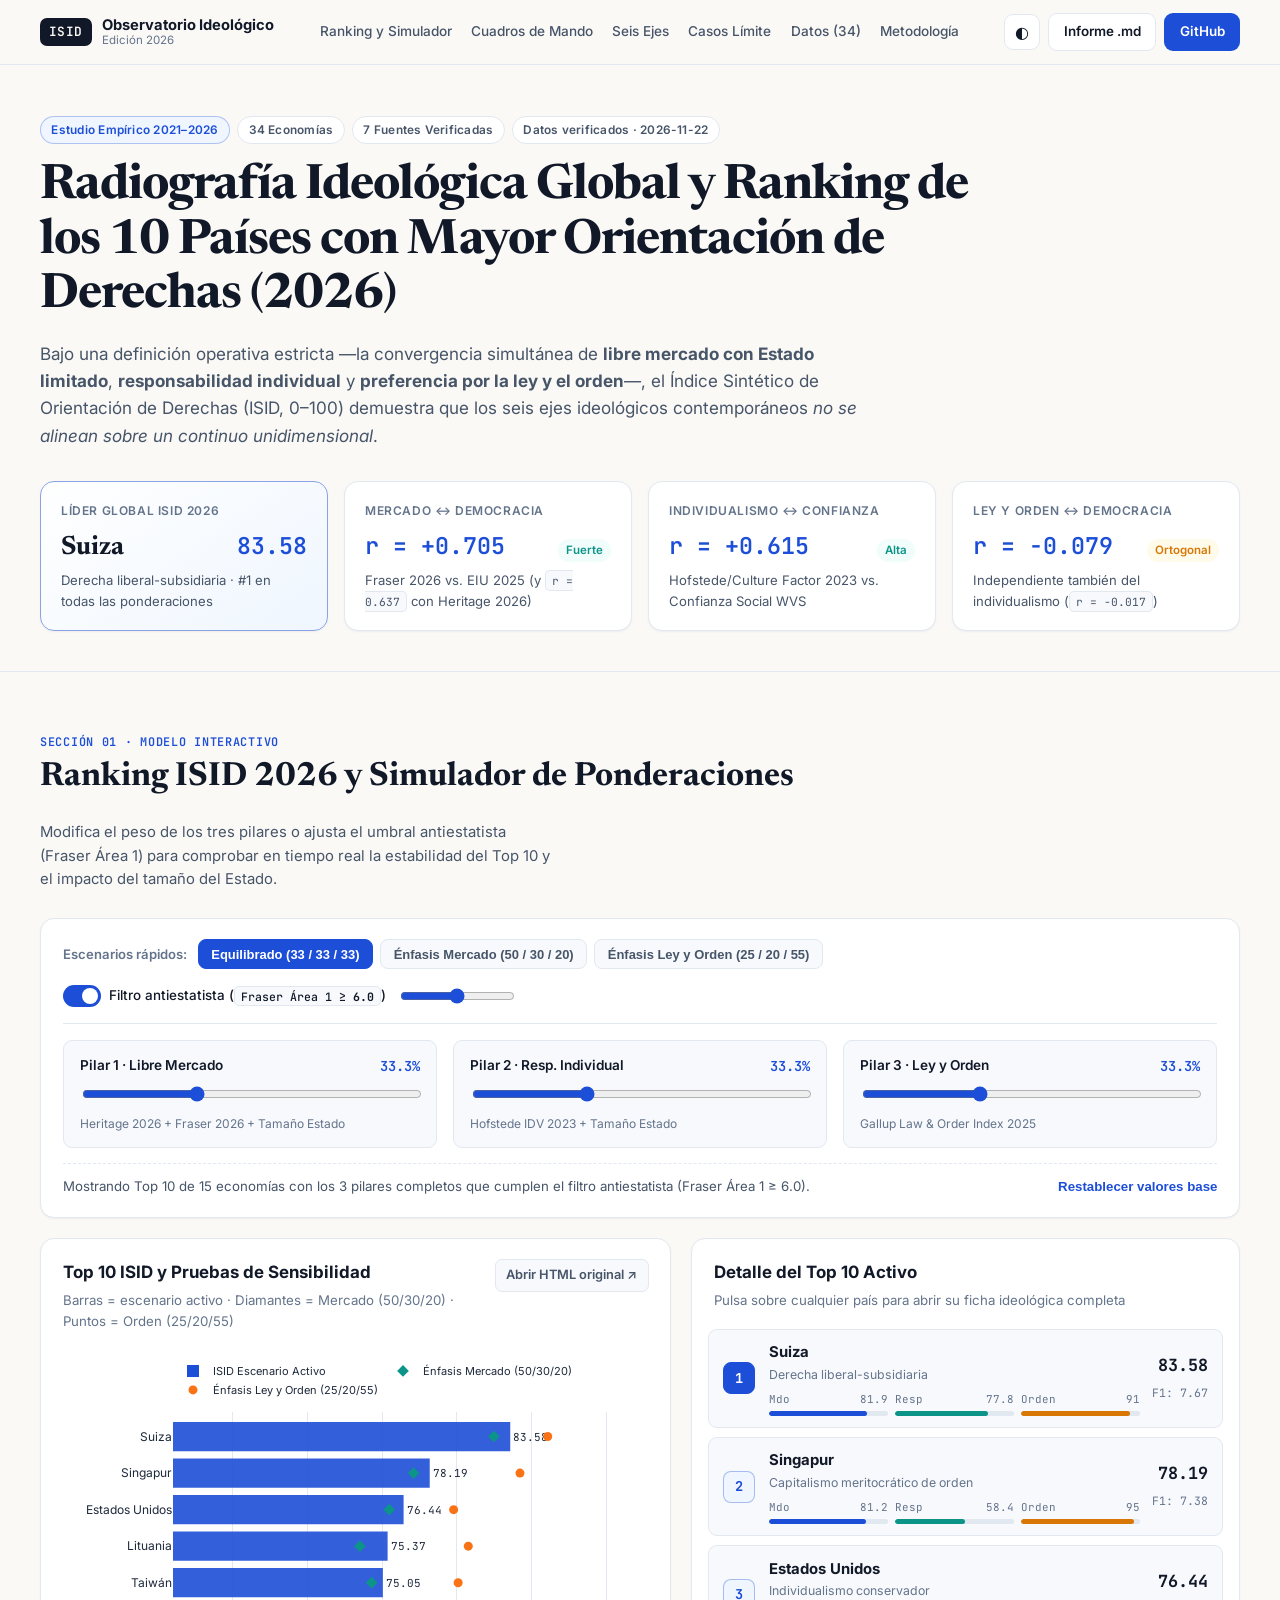
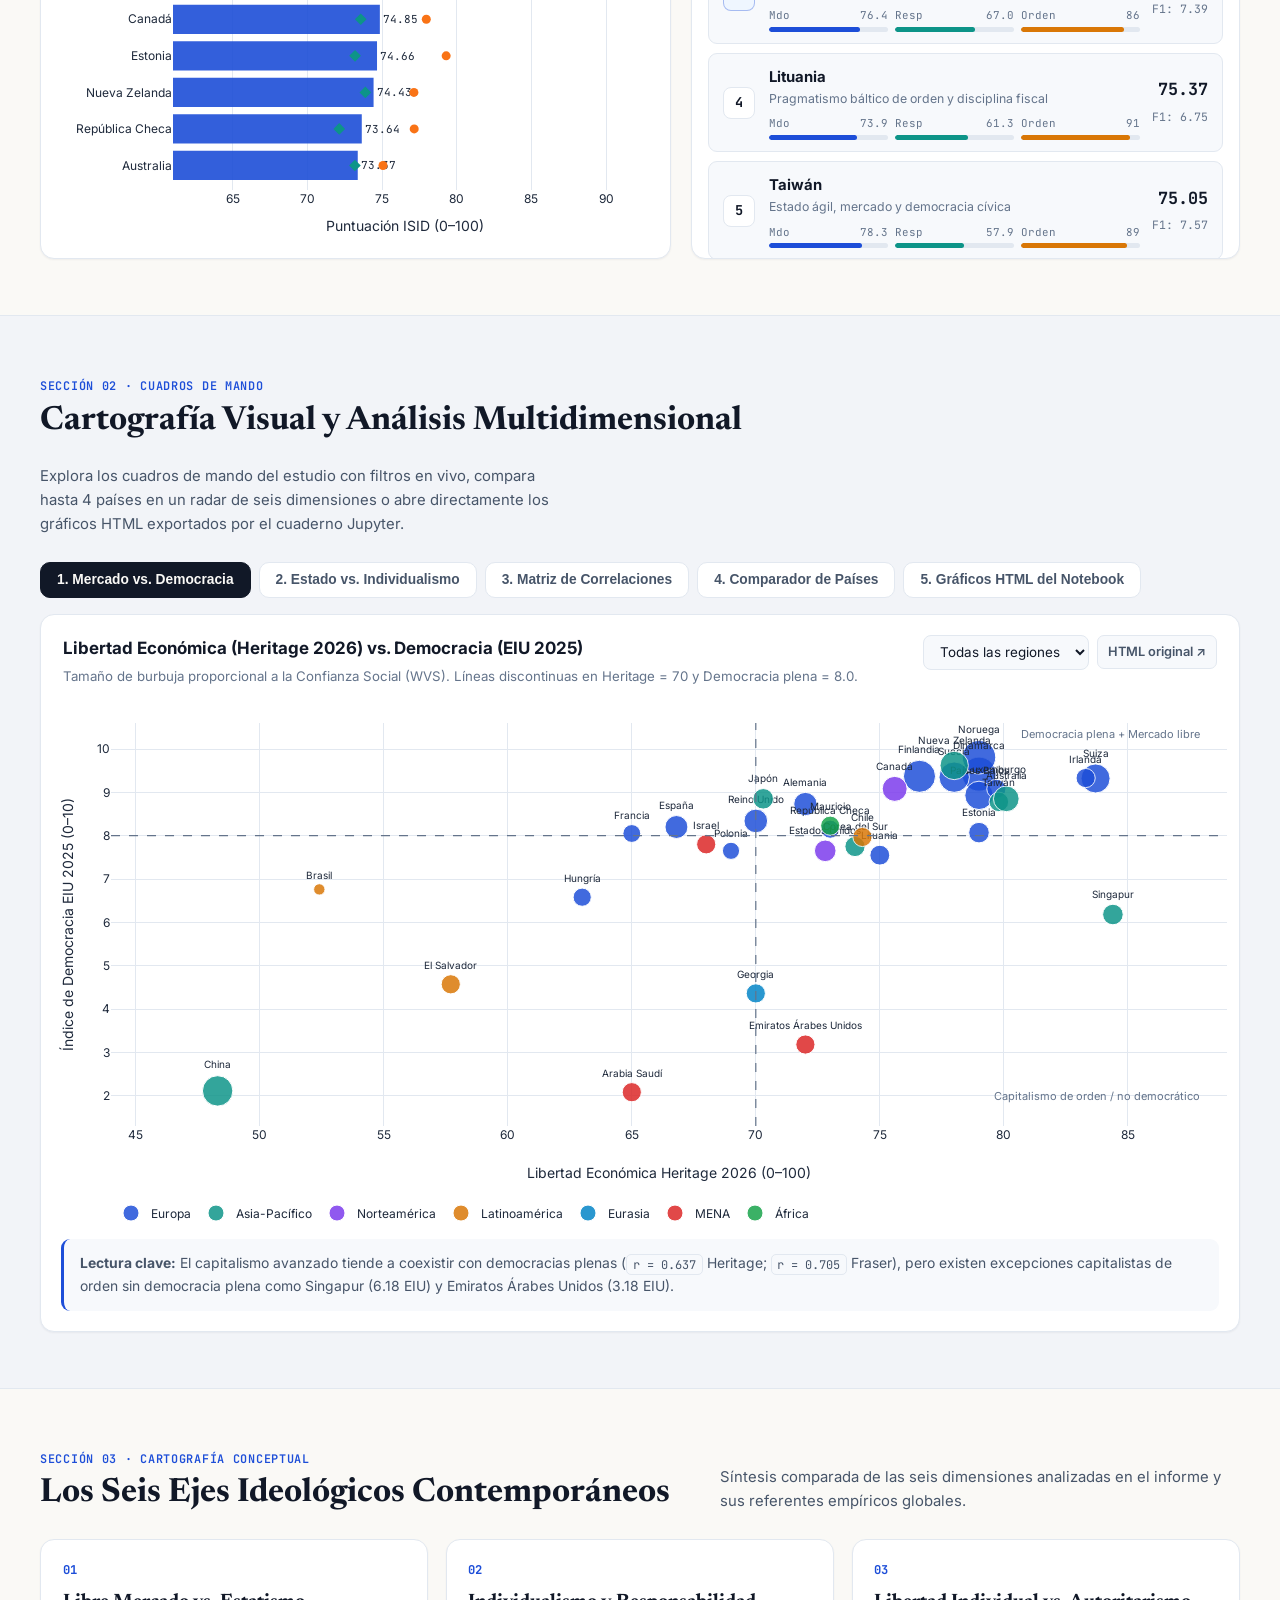
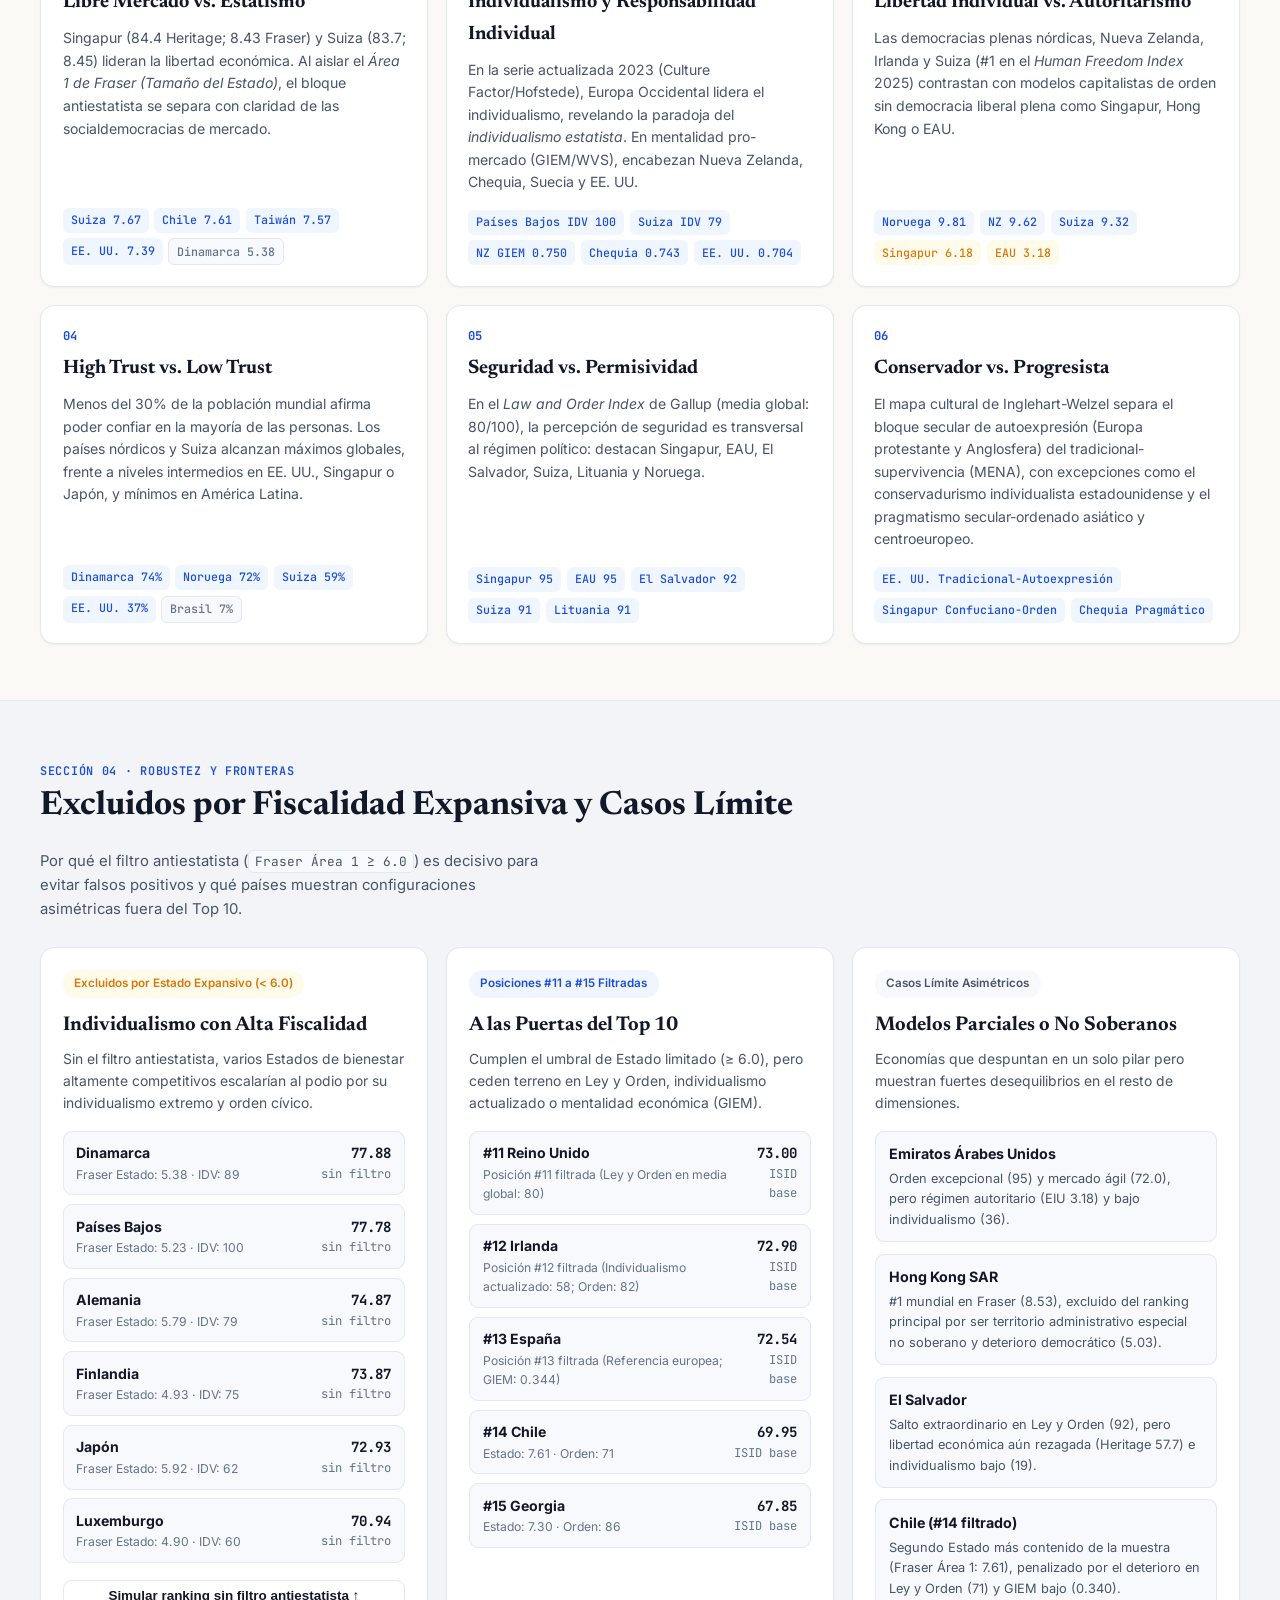
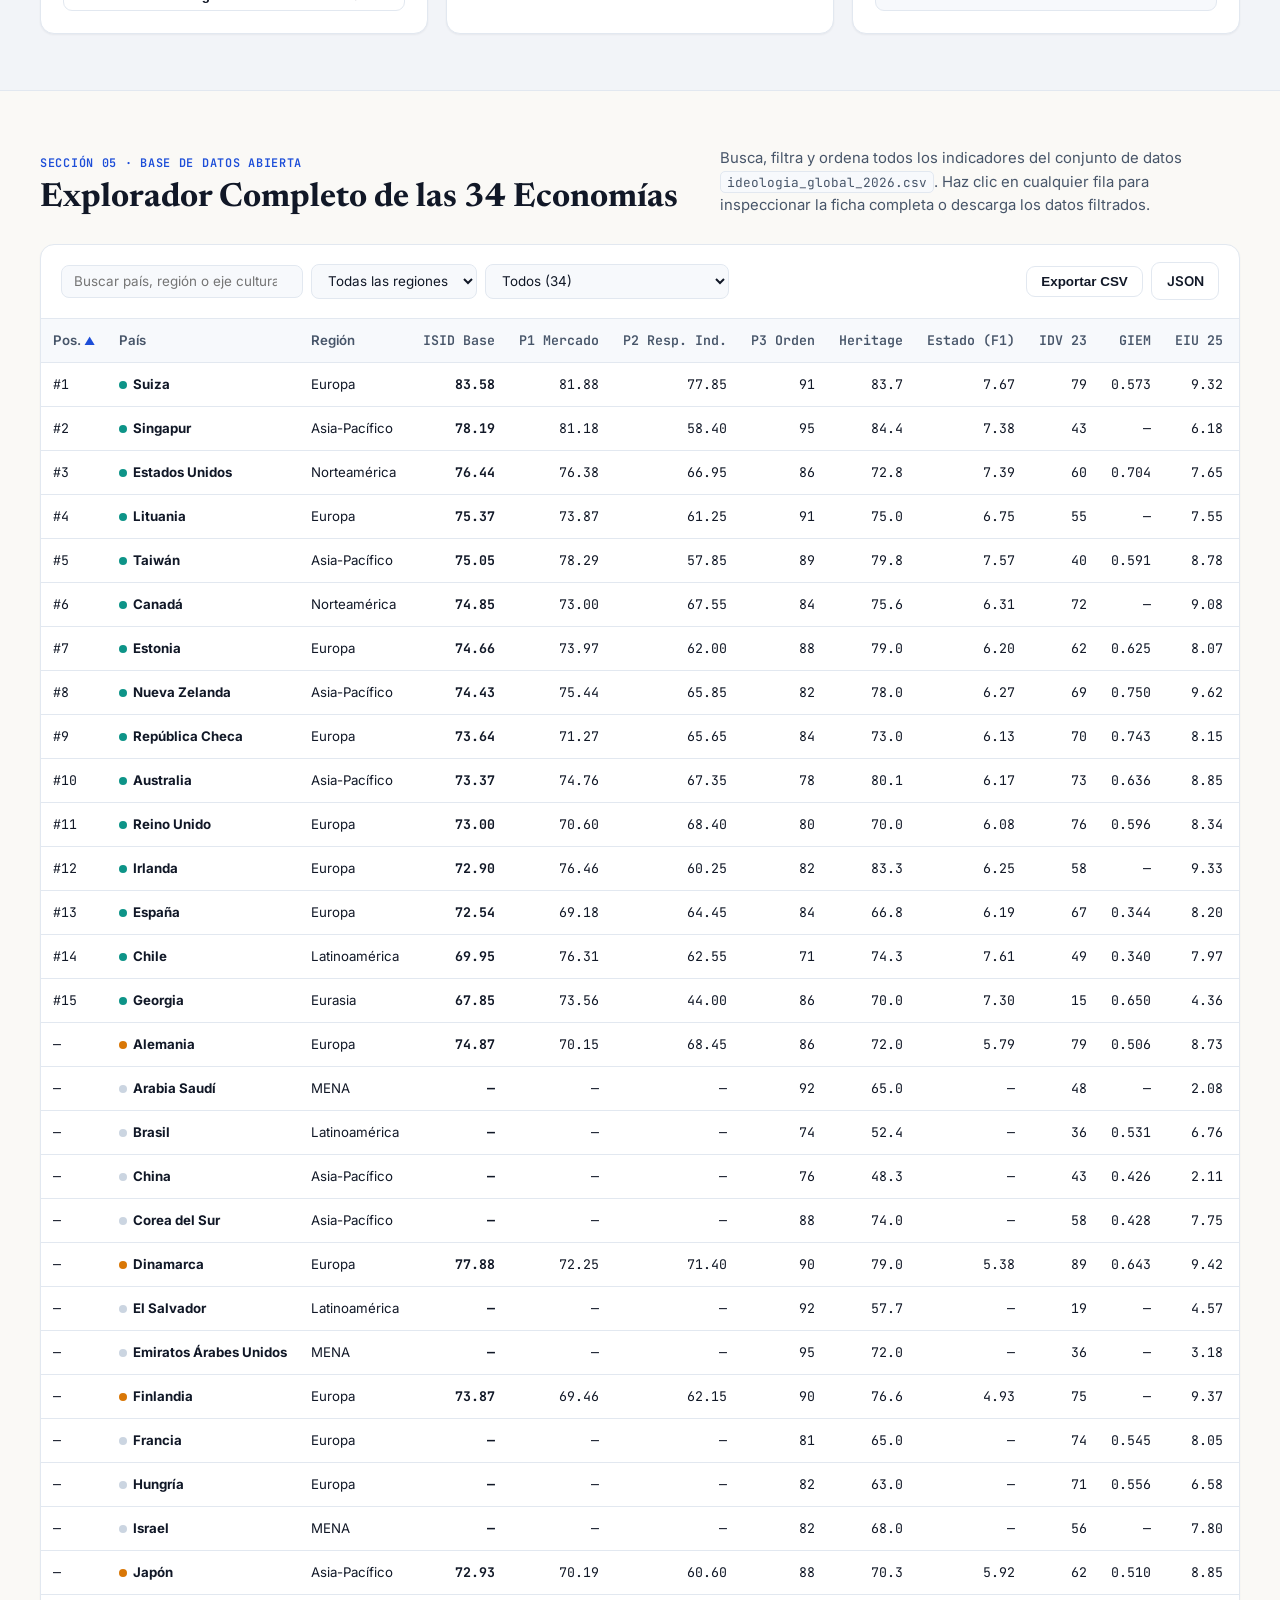
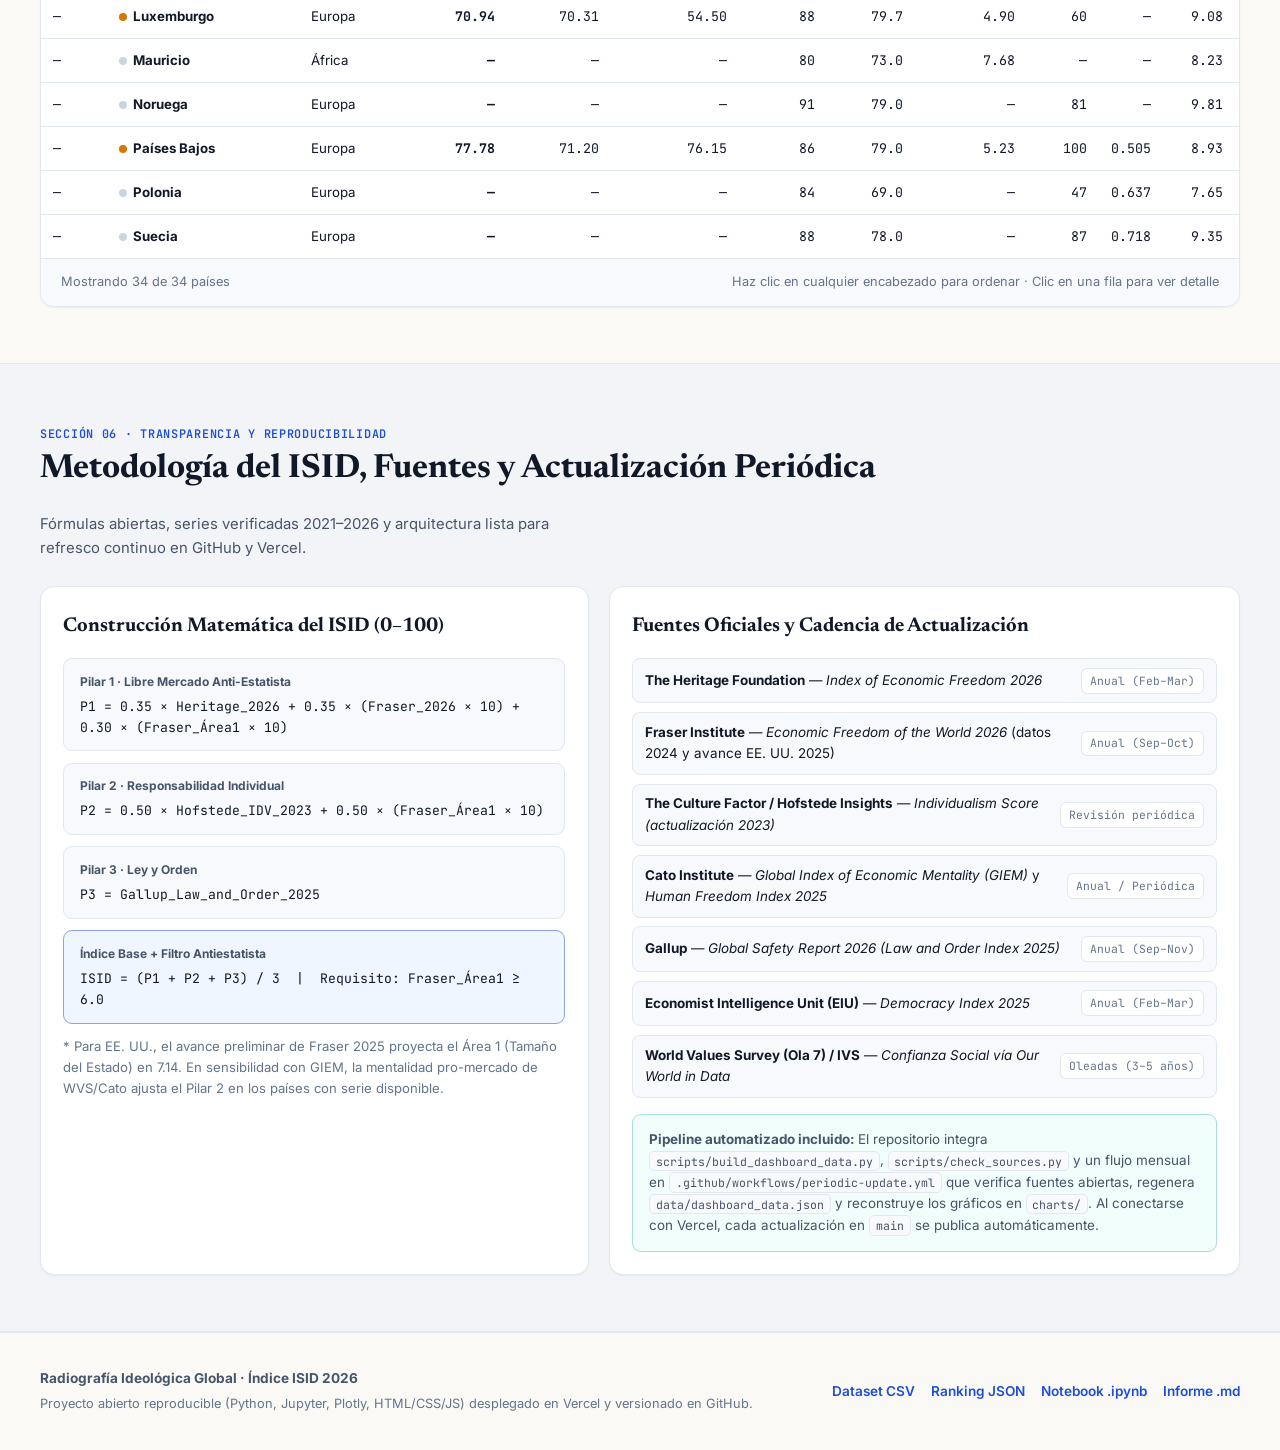
==== index.html @ 742fdbb3 "feat: panel web interactivo ISID 2026, datos verificados, cuaderno y pipeline de actualización" ====
<!DOCTYPE html>
<html lang="es">
<head>
  <meta charset="UTF-8" />
  <meta name="viewport" content="width=device-width, initial-scale=1.0" />
  <title>Radiografía Ideológica Global &amp; Índice ISID 2026</title>
  <meta
    name="description"
    content="Panel interactivo de la Radiografía Ideológica Global y Ranking de los 10 Países con Mayor Orientación de Derechas (ISID 2026). Datos verificados 2021–2026 de 34 economías."
  />
  <link rel="preconnect" href="https://fonts.googleapis.com" />
  <link rel="preconnect" href="https://fonts.gstatic.com" crossorigin />
  <link
    href="https://fonts.googleapis.com/css2?family=Inter:wght@400;500;600;700&family=JetBrains+Mono:wght@400;500;600&family=Newsreader:ital,opsz,wght@0,6..72,500;0,6..72,600;0,6..72,700;1,6..72,500&display=swap"
    rel="stylesheet"
  />
  <link rel="stylesheet" href="assets/styles.css" />
  <script src="https://cdn.plot.ly/plotly-2.35.2.min.js" defer></script>
  <script src="assets/app.js" defer></script>
</head>
<body>
  <header class="topbar">
    <div class="container topbar-inner">
      <a href="#inicio" class="brand">
        <span class="brand-mark" aria-hidden="true">ISID</span>
        <span class="brand-text">
          <strong>Observatorio Ideológico</strong>
          <small>Edición 2026</small>
        </span>
      </a>

      <nav class="nav-links" aria-label="Secciones principales">
        <a href="#simulador">Ranking y Simulador</a>
        <a href="#cuadros">Cuadros de Mando</a>
        <a href="#ejes">Seis Ejes</a>
        <a href="#sensibilidad">Casos Límite</a>
        <a href="#explorador">Datos (34)</a>
        <a href="#metodologia">Metodología</a>
      </nav>

      <div class="topbar-actions">
        <button id="themeToggle" class="icon-btn" type="button" title="Cambiar tema claro/oscuro" aria-label="Cambiar tema claro u oscuro">
          <span class="theme-icon" aria-hidden="true">◐</span>
        </button>
        <a class="pill-btn pill-btn-outline" href="informe_ideologia_global_2026.md" target="_blank" rel="noopener">
          Informe .md
        </a>
        <a class="pill-btn pill-btn-primary" href="https://github.com/MiguelDiazMDS/analisis-ideologico-2026" target="_blank" rel="noopener">
          GitHub
        </a>
      </div>
    </div>
  </header>

  <main id="inicio">
    <!-- HERO -->
    <section class="hero">
      <div class="container">
        <div class="hero-meta">
          <span class="badge badge-blue">Estudio Empírico 2021–2026</span>
          <span class="badge">34 Economías</span>
          <span class="badge">7 Fuentes Verificadas</span>
          <span class="badge" id="generatedAtBadge">Actualizado 2026</span>
        </div>

        <h1 class="hero-title">
          Radiografía Ideológica Global y Ranking de los 10 Países con Mayor Orientación de Derechas (2026)
        </h1>

        <p class="hero-lead">
          Bajo una definición operativa estricta —la convergencia simultánea de
          <strong>libre mercado con Estado limitado</strong>, <strong>responsabilidad individual</strong> y
          <strong>preferencia por la ley y el orden</strong>—, el Índice Sintético de Orientación de Derechas (ISID, 0–100)
          demuestra que los seis ejes ideológicos contemporáneos <em>no se alinean sobre un continuo unidimensional</em>.
        </p>

        <div class="kpi-grid">
          <article class="kpi-card kpi-accent">
            <span class="kpi-label">Líder Global ISID 2026</span>
            <div class="kpi-value-row">
              <strong class="kpi-value">Suiza</strong>
              <span class="kpi-num">83.58</span>
            </div>
            <p class="kpi-sub">Derecha liberal-subsidiaria · #1 en todas las ponderaciones</p>
          </article>

          <article class="kpi-card">
            <span class="kpi-label">Mercado ↔ Democracia</span>
            <div class="kpi-value-row">
              <strong class="kpi-num mono">r = +0.705</strong>
              <span class="kpi-tag tag-pos">Fuerte</span>
            </div>
            <p class="kpi-sub">Fraser 2026 vs. EIU 2025 (y <code>r = 0.637</code> con Heritage 2026)</p>
          </article>

          <article class="kpi-card">
            <span class="kpi-label">Individualismo ↔ Confianza</span>
            <div class="kpi-value-row">
              <strong class="kpi-num mono">r = +0.615</strong>
              <span class="kpi-tag tag-pos">Alta</span>
            </div>
            <p class="kpi-sub">Hofstede/Culture Factor 2023 vs. Confianza Social WVS</p>
          </article>

          <article class="kpi-card">
            <span class="kpi-label">Ley y Orden ↔ Democracia</span>
            <div class="kpi-value-row">
              <strong class="kpi-num mono">r = -0.079</strong>
              <span class="kpi-tag tag-neutral">Ortogonal</span>
            </div>
            <p class="kpi-sub">Independiente también del individualismo (<code>r = -0.017</code>)</p>
          </article>
        </div>
      </div>
    </section>

    <!-- SECCIÓN 1: SIMULADOR Y RANKING TOP 10 -->
    <section id="simulador" class="section">
      <div class="container">
        <div class="section-header">
          <div>
            <span class="eyebrow">Sección 01 · Modelo Interactivo</span>
            <h2>Ranking ISID 2026 y Simulador de Ponderaciones</h2>
          </div>
          <p class="section-desc">
            Modifica el peso de los tres pilares o ajusta el umbral antiestatista (Fraser Área 1) para
            comprobar en tiempo real la estabilidad del Top 10 y el impacto del tamaño del Estado.
          </p>
        </div>

        <div class="simulator-panel card">
          <div class="sim-top-row">
            <div class="preset-group" role="group" aria-label="Escenarios predefinidos">
              <span class="control-title">Escenarios rápidos:</span>
              <button type="button" class="preset-btn active" data-preset="base">Equilibrado (33 / 33 / 33)</button>
              <button type="button" class="preset-btn" data-preset="mercado">Énfasis Mercado (50 / 30 / 20)</button>
              <button type="button" class="preset-btn" data-preset="orden">Énfasis Ley y Orden (25 / 20 / 55)</button>
            </div>

            <div class="filter-controls">
              <label class="switch-label">
                <input type="checkbox" id="filterToggle" checked />
                <span class="switch-ui" aria-hidden="true"></span>
                <span>Filtro antiestatista (<code>Fraser Área 1 ≥ <strong id="thresholdVal">6.0</strong></code>)</span>
              </label>
              <input
                type="range"
                id="thresholdSlider"
                min="4.5"
                max="7.5"
                step="0.1"
                value="6.0"
                aria-label="Umbral mínimo Fraser Tamaño del Estado"
              />
            </div>
          </div>

          <div class="sliders-grid">
            <div class="slider-card">
              <div class="slider-header">
                <label for="wP1">Pilar 1 · Libre Mercado</label>
                <span class="mono slider-pct" id="wP1Pct">33.3%</span>
              </div>
              <input type="range" id="wP1" min="0" max="100" step="1" value="33" />
              <small>Heritage 2026 + Fraser 2026 + Tamaño Estado</small>
            </div>

            <div class="slider-card">
              <div class="slider-header">
                <label for="wP2">Pilar 2 · Resp. Individual</label>
                <span class="mono slider-pct" id="wP2Pct">33.3%</span>
              </div>
              <input type="range" id="wP2" min="0" max="100" step="1" value="33" />
              <small>Hofstede IDV 2023 + Tamaño Estado</small>
            </div>

            <div class="slider-card">
              <div class="slider-header">
                <label for="wP3">Pilar 3 · Ley y Orden</label>
                <span class="mono slider-pct" id="wP3Pct">33.3%</span>
              </div>
              <input type="range" id="wP3" min="0" max="100" step="1" value="34" />
              <small>Gallup Law &amp; Order Index 2025</small>
            </div>
          </div>

          <div class="sim-status-bar">
            <span id="simSummaryText">Mostrando Top 10 de 15 países que cumplen el filtro antiestatista (Fraser ≥ 6.0).</span>
            <button type="button" id="resetSimBtn" class="text-btn">Restablecer valores base</button>
          </div>
        </div>

        <div class="ranking-layout">
          <div class="card chart-card">
            <div class="card-head">
              <div>
                <h3>Top 10 ISID y Pruebas de Sensibilidad</h3>
                <p class="card-sub">Barras = escenario activo · Diamantes = Mercado (50/30/20) · Puntos = Orden (25/20/55)</p>
              </div>
              <a class="mini-link" href="charts/03_ranking_isid_sensibilidad.html" target="_blank" rel="noopener">
                Abrir HTML original ↗
              </a>
            </div>
            <div id="chartRanking" class="plotly-box plotly-tall"></div>
          </div>

          <div class="card ranking-list-card">
            <div class="card-head">
              <div>
                <h3>Detalle del Top 10 Activo</h3>
                <p class="card-sub">Pulsa sobre cualquier país para abrir su ficha ideológica completa</p>
              </div>
            </div>
            <div id="top10Cards" class="top10-list" aria-live="polite"></div>
          </div>
        </div>
      </div>
    </section>

    <!-- SECCIÓN 2: CUADROS DE MANDO INTERACTIVOS -->
    <section id="cuadros" class="section section-alt">
      <div class="container">
        <div class="section-header">
          <div>
            <span class="eyebrow">Sección 02 · Cuadros de Mando</span>
            <h2>Cartografía Visual y Análisis Multidimensional</h2>
          </div>
          <p class="section-desc">
            Explora los cuadros de mando del estudio con filtros en vivo, compara hasta 4 países en un radar
            de seis dimensiones o abre directamente los gráficos HTML exportados por el cuaderno Jupyter.
          </p>
        </div>

        <div class="tabs-bar" role="tablist" aria-label="Cuadros de mando disponibles">
          <button type="button" class="tab-btn active" role="tab" aria-selected="true" data-tab="mercado">
            1. Mercado vs. Democracia
          </button>
          <button type="button" class="tab-btn" role="tab" aria-selected="false" data-tab="estado">
            2. Estado vs. Individualismo
          </button>
          <button type="button" class="tab-btn" role="tab" aria-selected="false" data-tab="correlaciones">
            3. Matriz de Correlaciones
          </button>
          <button type="button" class="tab-btn" role="tab" aria-selected="false" data-tab="radar">
            4. Comparador de Países
          </button>
          <button type="button" class="tab-btn" role="tab" aria-selected="false" data-tab="notebook">
            5. Gráficos HTML del Notebook
          </button>
        </div>

        <!-- TAB 1 -->
        <div class="tab-panel active card" id="tab-mercado" role="tabpanel">
          <div class="card-head wrap-head">
            <div>
              <h3>Libertad Económica (Heritage 2026) vs. Democracia (EIU 2025)</h3>
              <p class="card-sub">Tamaño de burbuja proporcional a la Confianza Social (WVS). Líneas discontinuas en Heritage = 70 y Democracia plena = 8.0.</p>
            </div>
            <div class="head-controls">
              <select id="regionFilterChart1" class="select-input" aria-label="Filtrar por región">
                <option value="ALL">Todas las regiones</option>
              </select>
              <a class="mini-link" href="charts/01_mercado_democracia_confianza.html" target="_blank" rel="noopener">
                HTML original ↗
              </a>
            </div>
          </div>
          <div id="chartMercado" class="plotly-box plotly-xl"></div>
          <div class="insight-strip">
            <strong>Lectura clave:</strong> El capitalismo avanzado tiende a coexistir con democracias plenas (<code>r = 0.637</code> Heritage; <code>r = 0.705</code> Fraser), pero existen excepciones capitalistas de orden sin democracia plena como Singapur (6.18 EIU) y Emiratos Árabes Unidos (3.18 EIU).
          </div>
        </div>

        <!-- TAB 2 -->
        <div class="tab-panel card" id="tab-estado" role="tabpanel">
          <div class="card-head wrap-head">
            <div>
              <h3>Contención Fiscal (Fraser Área 1) vs. Individualismo Cultural (2023)</h3>
              <p class="card-sub">Separa el bloque de <em>Individualismo de Estado Limitado</em> de la paradoja nórdica/europea del <em>Individualismo Estatista</em> (&lt; 6.0) y del <em>Colectivismo Pro-Mercado</em> asiático.</p>
            </div>
            <a class="mini-link" href="charts/02_individualismo_estado_giem.html" target="_blank" rel="noopener">
              HTML original ↗
            </a>
          </div>
          <div id="chartEstado" class="plotly-box plotly-xl"></div>
          <div class="insight-strip">
            <strong>Lectura clave:</strong> Países Bajos (IDV 100) y Dinamarca (IDV 89) lideran el individualismo cultural pero caen bajo el umbral antiestatista (5.23 y 5.38). En el extremo opuesto, Singapur (43) y Taiwán (40) combinan Estado muy contenido (7.38 y 7.57) con culturas más orientadas al orden comunitario.
          </div>
        </div>

        <!-- TAB 3 -->
        <div class="tab-panel card" id="tab-correlaciones" role="tabpanel">
          <div class="card-head">
            <div>
              <h3>Matriz de Correlaciones Empíricas entre Ejes (n = 33 países)</h3>
              <p class="card-sub">Coeficiente de correlación de Pearson entre los indicadores principales del estudio (muestra con serie Hofstede 2023).</p>
            </div>
          </div>
          <div id="chartCorr" class="plotly-box plotly-xl"></div>
          <div class="insight-strip">
            <strong>Hallazgo estructural:</strong> La multidimensionalidad es inequívoca: la seguridad percibida (Gallup Ley y Orden) no predice ni democracia (<code>r = -0.079</code>) ni individualismo (<code>r = -0.017</code>), lo que explica la convergencia en orden de países tan distintos como Singapur, Suiza, Lituania, Noruega, EAU y El Salvador.
          </div>
        </div>

        <!-- TAB 4 -->
        <div class="tab-panel card" id="tab-radar" role="tabpanel">
          <div class="card-head wrap-head">
            <div>
              <h3>Comparador Multidimensional de Países (Escala 0–100)</h3>
              <p class="card-sub">Compara hasta 4 economías en los 6 indicadores clave normalizados a 100.</p>
            </div>
            <div class="radar-selectors">
              <select id="radarCountry1" class="select-input" aria-label="País 1"></select>
              <select id="radarCountry2" class="select-input" aria-label="País 2"></select>
              <select id="radarCountry3" class="select-input" aria-label="País 3"></select>
              <select id="radarCountry4" class="select-input" aria-label="País 4"></select>
            </div>
          </div>
          <div class="radar-grid">
            <div id="chartRadar" class="plotly-box plotly-tall"></div>
            <div id="radarComparisonTable" class="radar-table-wrap"></div>
          </div>
        </div>

        <!-- TAB 5 -->
        <div class="tab-panel card" id="tab-notebook" role="tabpanel">
          <div class="card-head wrap-head">
            <div>
              <h3>Visor Directo de los Cuadros de Mando Generados por Jupyter</h3>
              <p class="card-sub">Archivos HTML independientes exportados por <code>notebooks/analisis_isid_2026.ipynb</code> en la carpeta <code>charts/</code>.</p>
            </div>
            <div class="head-controls">
              <select id="notebookChartSelect" class="select-input" aria-label="Seleccionar gráfico HTML">
                <option value="charts/01_mercado_democracia_confianza.html">01 · Mercado vs. Democracia y Confianza</option>
                <option value="charts/02_individualismo_estado_giem.html">02 · Individualismo vs. Tamaño del Estado</option>
                <option value="charts/03_ranking_isid_sensibilidad.html">03 · Ranking ISID Top 10 y Sensibilidad</option>
              </select>
              <a id="notebookChartExternal" class="mini-link" href="charts/01_mercado_democracia_confianza.html" target="_blank" rel="noopener">
                Abrir en pestaña nueva ↗
              </a>
            </div>
          </div>
          <div class="iframe-shell">
            <iframe
              id="notebookIframe"
              title="Gráfico interactivo generado por Jupyter"
              src="charts/01_mercado_democracia_confianza.html"
              loading="lazy"
            ></iframe>
          </div>
        </div>
      </div>
    </section>

    <!-- SECCIÓN 3: LOS SEIS EJES IDEOLÓGICOS -->
    <section id="ejes" class="section">
      <div class="container">
        <div class="section-header">
          <div>
            <span class="eyebrow">Sección 03 · Cartografía Conceptual</span>
            <h2>Los Seis Ejes Ideológicos Contemporáneos</h2>
          </div>
          <p class="section-desc">
            Síntesis comparada de las seis dimensiones analizadas en el informe y sus referentes empíricos globales.
          </p>
        </div>

        <div class="axes-grid">
          <article class="axis-card card">
            <div class="axis-num">01</div>
            <h3>Libre Mercado vs. Estatismo</h3>
            <p>
              Singapur (84.4 Heritage; 8.43 Fraser) y Suiza (83.7; 8.45) lideran la libertad económica. Al aislar el
              <em>Área 1 de Fraser (Tamaño del Estado)</em>, el bloque antiestatista se separa con claridad de las
              socialdemocracias de mercado.
            </p>
            <div class="axis-chips">
              <span>Suiza 7.67</span>
              <span>Chile 7.61</span>
              <span>Taiwán 7.57</span>
              <span>EE. UU. 7.39</span>
              <span class="chip-muted">Dinamarca 5.38</span>
            </div>
          </article>

          <article class="axis-card card">
            <div class="axis-num">02</div>
            <h3>Individualismo y Responsabilidad Individual</h3>
            <p>
              En la serie actualizada 2023 (Culture Factor/Hofstede), Europa Occidental lidera el individualismo,
              revelando la paradoja del <em>individualismo estatista</em>. En mentalidad pro-mercado (GIEM/WVS),
              encabezan Nueva Zelanda, Chequia, Suecia y EE. UU.
            </p>
            <div class="axis-chips">
              <span>Países Bajos IDV 100</span>
              <span>Suiza IDV 79</span>
              <span>NZ GIEM 0.750</span>
              <span>Chequia 0.743</span>
              <span>EE. UU. 0.704</span>
            </div>
          </article>

          <article class="axis-card card">
            <div class="axis-num">03</div>
            <h3>Libertad Individual vs. Autoritarismo</h3>
            <p>
              Las democracias plenas nórdicas, Nueva Zelanda, Irlanda y Suiza (#1 en el <em>Human Freedom Index</em> 2025)
              contrastan con modelos capitalistas de orden sin democracia liberal plena como Singapur, Hong Kong o EAU.
            </p>
            <div class="axis-chips">
              <span>Noruega 9.81</span>
              <span>NZ 9.62</span>
              <span>Suiza 9.32</span>
              <span class="chip-warn">Singapur 6.18</span>
              <span class="chip-warn">EAU 3.18</span>
            </div>
          </article>

          <article class="axis-card card">
            <div class="axis-num">04</div>
            <h3>High Trust vs. Low Trust</h3>
            <p>
              Menos del 30% de la población mundial afirma poder confiar en la mayoría de las personas. Los países nórdicos
              y Suiza alcanzan máximos globales, frente a niveles intermedios en EE. UU., Singapur o Japón, y mínimos en
              América Latina.
            </p>
            <div class="axis-chips">
              <span>Dinamarca 74%</span>
              <span>Noruega 72%</span>
              <span>Suiza 59%</span>
              <span>EE. UU. 37%</span>
              <span class="chip-muted">Brasil 7%</span>
            </div>
          </article>

          <article class="axis-card card">
            <div class="axis-num">05</div>
            <h3>Seguridad vs. Permisividad</h3>
            <p>
              En el <em>Law and Order Index</em> de Gallup (media global: 80/100), la percepción de seguridad es transversal
              al régimen político: destacan Singapur, EAU, El Salvador, Suiza, Lituania y Noruega.
            </p>
            <div class="axis-chips">
              <span>Singapur 95</span>
              <span>EAU 95</span>
              <span>El Salvador 92</span>
              <span>Suiza 91</span>
              <span>Lituania 91</span>
            </div>
          </article>

          <article class="axis-card card">
            <div class="axis-num">06</div>
            <h3>Conservador vs. Progresista</h3>
            <p>
              El mapa cultural de Inglehart-Welzel separa el bloque secular de autoexpresión (Europa protestante y
              Anglosfera) del tradicional-supervivencia (MENA), con excepciones como el conservadurismo individualista
              estadounidense y el pragmatismo secular-ordenado asiático y centroeuropeo.
            </p>
            <div class="axis-chips">
              <span>EE. UU. Tradicional-Autoexpresión</span>
              <span>Singapur Confuciano-Orden</span>
              <span>Chequia Pragmático</span>
            </div>
          </article>
        </div>
      </div>
    </section>

    <!-- SECCIÓN 4: SENSIBILIDAD, EXCLUIDOS Y CASOS LÍMITE -->
    <section id="sensibilidad" class="section section-alt">
      <div class="container">
        <div class="section-header">
          <div>
            <span class="eyebrow">Sección 04 · Robustez y Fronteras</span>
            <h2>Excluidos por Fiscalidad Expansiva y Casos Límite</h2>
          </div>
          <p class="section-desc">
            Por qué el filtro antiestatista (<code>Fraser Área 1 ≥ 6.0</code>) es decisivo para evitar falsos positivos
            y qué países muestran configuraciones asimétricas fuera del Top 10.
          </p>
        </div>

        <div class="cases-grid">
          <article class="card case-column">
            <div class="case-badge badge-warn">Excluidos por Estado Expansivo (&lt; 6.0)</div>
            <h3>Individualismo con Alta Fiscalidad</h3>
            <p class="case-intro">
              Sin el filtro antiestatista, varios Estados de bienestar altamente competitivos escalarían al podio por su
              individualismo extremo y orden cívico.
            </p>
            <div id="excludedList" class="mini-country-list"></div>
            <button type="button" id="tryWithoutFilterBtn" class="pill-btn pill-btn-outline full-width">
              Simular ranking sin filtro antiestatista ↑
            </button>
          </article>

          <article class="card case-column">
            <div class="case-badge badge-blue">Posiciones #11 a #15 Filtradas</div>
            <h3>A las Puertas del Top 10</h3>
            <p class="case-intro">
              Cumplen el umbral de Estado limitado (≥ 6.0), pero ceden terreno en Ley y Orden, individualismo actualizado o
              mentalidad económica (GIEM).
            </p>
            <div id="contendersList" class="mini-country-list"></div>
          </article>

          <article class="card case-column">
            <div class="case-badge badge-neutral">Casos Límite Asimétricos</div>
            <h3>Modelos Parciales o No Soberanos</h3>
            <p class="case-intro">
              Economías que despuntan en un solo pilar pero muestran fuertes desequilibrios en el resto de dimensiones.
            </p>
            <ul class="asymmetric-list">
              <li>
                <strong>Emiratos Árabes Unidos</strong>
                <span>Orden excepcional (95) y mercado ágil (72.0), pero régimen autoritario (EIU 3.18) y bajo individualismo (36).</span>
              </li>
              <li>
                <strong>Hong Kong SAR</strong>
                <span>#1 mundial en Fraser (8.53), excluido del ranking principal por ser territorio administrativo especial no soberano y deterioro democrático (5.03).</span>
              </li>
              <li>
                <strong>El Salvador</strong>
                <span>Salto extraordinario en Ley y Orden (92), pero libertad económica aún rezagada (Heritage 57.7) e individualismo bajo (19).</span>
              </li>
              <li>
                <strong>Chile (#14 filtrado)</strong>
                <span>Segundo Estado más contenido de la muestra (Fraser Área 1: 7.61), penalizado por el deterioro en Ley y Orden (71) y GIEM bajo (0.340).</span>
              </li>
            </ul>
          </article>
        </div>
      </div>
    </section>

    <!-- SECCIÓN 5: EXPLORADOR COMPLETO DE 34 PAÍSES -->
    <section id="explorador" class="section">
      <div class="container">
        <div class="section-header">
          <div>
            <span class="eyebrow">Sección 05 · Base de Datos Abierta</span>
            <h2>Explorador Completo de las 34 Economías</h2>
          </div>
          <p class="section-desc">
            Busca, filtra y ordena todos los indicadores del conjunto de datos <code>ideologia_global_2026.csv</code>.
            Haz clic en cualquier fila para inspeccionar la ficha completa o descarga los datos filtrados.
          </p>
        </div>

        <div class="card explorer-card">
          <div class="explorer-toolbar">
            <div class="toolbar-left">
              <input
                type="search"
                id="tableSearch"
                class="text-input"
                placeholder="Buscar país, región o eje cultural..."
                aria-label="Buscar país"
              />
              <select id="tableRegionFilter" class="select-input" aria-label="Filtrar tabla por región">
                <option value="ALL">Todas las regiones</option>
              </select>
              <select id="tableStatusFilter" class="select-input" aria-label="Filtrar por estado de filtro antiestatista">
                <option value="ALL">Todos (34)</option>
                <option value="PASS">Cumplen filtro ≥ 6.0 (15)</option>
                <option value="EXCLUDED">Estado &lt; 6.0 con ISID (6)</option>
                <option value="PARTIAL">Referentes sin Área 1 / IDV (13)</option>
              </select>
            </div>
            <div class="toolbar-right">
              <button type="button" id="downloadCsvBtn" class="pill-btn pill-btn-outline">Exportar CSV</button>
              <a class="pill-btn pill-btn-outline" href="data/ranking_isid_2026.json" download>JSON</a>
            </div>
          </div>

          <div class="table-wrap">
            <table class="data-table" id="countriesTable">
              <thead>
                <tr>
                  <th data-sort="ranking_isid_filtrado" class="sortable">Pos.</th>
                  <th data-sort="pais" class="sortable">País</th>
                  <th data-sort="region" class="sortable">Región</th>
                  <th data-sort="isid_base" class="sortable num">ISID Base</th>
                  <th data-sort="pilar1_libre_mercado" class="sortable num">P1 Mercado</th>
                  <th data-sort="pilar2_resp_individual" class="sortable num">P2 Resp. Ind.</th>
                  <th data-sort="pilar3_ley_orden" class="sortable num">P3 Orden</th>
                  <th data-sort="heritage_2026" class="sortable num">Heritage</th>
                  <th data-sort="fraser_tamano_estado" class="sortable num">Estado (F1)</th>
                  <th data-sort="hofstede_idv_2023" class="sortable num">IDV 23</th>
                  <th data-sort="giem_wvs" class="sortable num">GIEM</th>
                  <th data-sort="eiu_democracia_2025" class="sortable num">EIU 25</th>
                  <th data-sort="confianza_social_wvs" class="sortable num">Conf. %</th>
                </tr>
              </thead>
              <tbody id="countriesTbody"></tbody>
            </table>
          </div>
          <div class="explorer-footer">
            <span id="tableCountText">Mostrando 34 de 34 países</span>
            <span>Haz clic en cualquier encabezado para ordenar · Clic en una fila para ver detalle</span>
          </div>
        </div>
      </div>
    </section>

    <!-- SECCIÓN 6: METODOLOGÍA, FUENTES Y ACTUALIZACIÓN -->
    <section id="metodologia" class="section section-alt">
      <div class="container">
        <div class="section-header">
          <div>
            <span class="eyebrow">Sección 06 · Transparencia y Reproducibilidad</span>
            <h2>Metodología del ISID, Fuentes y Actualización Periódica</h2>
          </div>
          <p class="section-desc">
            Fórmulas abiertas, series verificadas 2021–2026 y arquitectura lista para refresco continuo en GitHub y Vercel.
          </p>
        </div>

        <div class="methodology-grid">
          <div class="card formula-card">
            <h3>Construcción Matemática del ISID (0–100)</h3>
            <div class="formula-block">
              <span class="formula-tag">Pilar 1 · Libre Mercado Anti-Estatista</span>
              <code>P1 = 0.35 × Heritage_2026 + 0.35 × (Fraser_2026 × 10) + 0.30 × (Fraser_Área1 × 10)</code>
            </div>
            <div class="formula-block">
              <span class="formula-tag">Pilar 2 · Responsabilidad Individual</span>
              <code>P2 = 0.50 × Hofstede_IDV_2023 + 0.50 × (Fraser_Área1 × 10)</code>
            </div>
            <div class="formula-block">
              <span class="formula-tag">Pilar 3 · Ley y Orden</span>
              <code>P3 = Gallup_Law_and_Order_2025</code>
            </div>
            <div class="formula-block formula-highlight">
              <span class="formula-tag">Índice Base + Filtro Antiestatista</span>
              <code>ISID = (P1 + P2 + P3) / 3  &nbsp;|&nbsp;  Requisito: Fraser_Área1 ≥ 6.0</code>
            </div>
            <p class="formula-note">
              * Para EE. UU., el avance preliminar de Fraser 2025 proyecta el Área 1 (Tamaño del Estado) en 7.14.
              En sensibilidad con GIEM, la mentalidad pro-mercado de WVS/Cato ajusta el Pilar 2 en los países con serie disponible.
            </p>
          </div>

          <div class="card sources-card">
            <h3>Fuentes Oficiales y Cadencia de Actualización</h3>
            <ul class="sources-list">
              <li>
                <div>
                  <strong>The Heritage Foundation</strong> — <em>Index of Economic Freedom 2026</em>
                </div>
                <span class="cadence-tag">Anual (Feb–Mar)</span>
              </li>
              <li>
                <div>
                  <strong>Fraser Institute</strong> — <em>Economic Freedom of the World 2026</em> (datos 2024 y avance EE. UU. 2025)
                </div>
                <span class="cadence-tag">Anual (Sep–Oct)</span>
              </li>
              <li>
                <div>
                  <strong>The Culture Factor / Hofstede Insights</strong> — <em>Individualism Score (actualización 2023)</em>
                </div>
                <span class="cadence-tag">Revisión periódica</span>
              </li>
              <li>
                <div>
                  <strong>Cato Institute</strong> — <em>Global Index of Economic Mentality (GIEM)</em> y <em>Human Freedom Index 2025</em>
                </div>
                <span class="cadence-tag">Anual / Periódica</span>
              </li>
              <li>
                <div>
                  <strong>Gallup</strong> — <em>Global Safety Report 2026 (Law and Order Index 2025)</em>
                </div>
                <span class="cadence-tag">Anual (Sep–Nov)</span>
              </li>
              <li>
                <div>
                  <strong>Economist Intelligence Unit (EIU)</strong> — <em>Democracy Index 2025</em>
                </div>
                <span class="cadence-tag">Anual (Feb–Mar)</span>
              </li>
              <li>
                <div>
                  <strong>World Values Survey (Ola 7) / IVS</strong> — <em>Confianza Social vía Our World in Data</em>
                </div>
                <span class="cadence-tag">Oleadas (3–5 años)</span>
              </li>
            </ul>
            <div class="automation-note">
              <strong>Pipeline automatizado incluido:</strong> El repositorio integra <code>scripts/build_dashboard_data.py</code>,
              <code>scripts/check_sources.py</code> y un flujo mensual en <code>.github/workflows/periodic-update.yml</code> que
              verifica fuentes abiertas, regenera <code>data/dashboard_data.json</code> y reconstruye los gráficos en <code>charts/</code>.
              Al conectarse con Vercel, cada actualización en <code>main</code> se publica automáticamente.
            </div>
          </div>
        </div>
      </div>
    </section>
  </main>

  <footer class="footer">
    <div class="container footer-inner">
      <div>
        <strong>Radiografía Ideológica Global · Índice ISID 2026</strong>
        <p>Proyecto abierto reproducible (Python, Jupyter, Plotly, HTML/CSS/JS) desplegado en Vercel y versionado en GitHub.</p>
      </div>
      <div class="footer-links">
        <a href="data/ideologia_global_2026.csv" download>Dataset CSV</a>
        <a href="data/ranking_isid_2026.json" download>Ranking JSON</a>
        <a href="notebooks/analisis_isid_2026.ipynb" download>Notebook .ipynb</a>
        <a href="informe_ideologia_global_2026.md" target="_blank" rel="noopener">Informe .md</a>
      </div>
    </div>
  </footer>

  <!-- MODAL FICHA DE PAÍS -->
  <div id="countryModal" class="modal-backdrop" hidden role="dialog" aria-modal="true" aria-labelledby="modalCountryTitle">
    <div class="modal-card">
      <div class="modal-header">
        <div>
          <span class="eyebrow" id="modalCountryRegion">Región</span>
          <h3 id="modalCountryTitle">País</h3>
          <p id="modalCountrySubtitle" class="modal-subtitle"></p>
        </div>
        <button type="button" id="closeModalBtn" class="icon-btn" aria-label="Cerrar ficha">✕</button>
      </div>
      <div id="modalBody" class="modal-body"></div>
      <div class="modal-footer">
        <button type="button" id="compareCountryBtn" class="pill-btn pill-btn-primary">Comparar en el gráfico Radar</button>
        <button type="button" id="closeModalFooterBtn" class="pill-btn pill-btn-outline">Cerrar</button>
      </div>
    </div>
  </div>
</body>
</html>
---- assets/styles.css ----
:root {
  --bg: #faf9f6;
  --bg-alt: #f2f4f8;
  --surface: #ffffff;
  --surface-subtle: #f7f9fc;
  --ink: #111827;
  --ink-secondary: #475569;
  --ink-muted: #64748b;
  --border: #e2e8f0;
  --border-strong: #cbd5e1;
  --accent: #1d4ed8;
  --accent-soft: #eff6ff;
  --teal: #0d9488;
  --teal-soft: #f0fdfa;
  --amber: #d97706;
  --amber-soft: #fffbeb;
  --danger: #dc2626;
  --danger-soft: #fef2f2;
  --shadow-sm: 0 1px 2px rgba(15, 23, 42, 0.05);
  --shadow-md: 0 8px 24px rgba(15, 23, 42, 0.06);
  --radius: 14px;
  --radius-sm: 9px;
  --font-serif: "Newsreader", Georgia, serif;
  --font-sans: "Inter", system-ui, -apple-system, sans-serif;
  --font-mono: "JetBrains Mono", ui-monospace, monospace;
}

[data-theme="dark"] {
  --bg: #0b1120;
  --bg-alt: #0f172a;
  --surface: #131c31;
  --surface-subtle: #18233c;
  --ink: #f1f5f9;
  --ink-secondary: #cbd5e1;
  --ink-muted: #94a3b8;
  --border: #23304d;
  --border-strong: #334155;
  --accent: #60a5fa;
  --accent-soft: rgba(96, 165, 250, 0.14);
  --teal: #2dd4bf;
  --teal-soft: rgba(45, 212, 191, 0.13);
  --amber: #fbbf24;
  --amber-soft: rgba(251, 191, 36, 0.14);
  --danger: #f87171;
  --danger-soft: rgba(248, 113, 113, 0.14);
  --shadow-sm: 0 1px 2px rgba(0, 0, 0, 0.3);
  --shadow-md: 0 12px 30px rgba(0, 0, 0, 0.38);
}

*,
*::before,
*::after {
  box-sizing: border-box;
}

html {
  scroll-behavior: smooth;
}

body {
  margin: 0;
  font-family: var(--font-sans);
  background: var(--bg);
  color: var(--ink);
  line-height: 1.6;
  -webkit-font-smoothing: antialiased;
}

a {
  color: var(--accent);
  text-decoration: none;
}

a:hover {
  text-decoration: underline;
}

code {
  font-family: var(--font-mono);
  font-size: 0.86em;
  background: var(--surface-subtle);
  padding: 0.12rem 0.36rem;
  border-radius: 5px;
  border: 1px solid var(--border);
}

.mono {
  font-family: var(--font-mono);
  font-variant-numeric: tabular-nums;
}

.container {
  max-width: 1240px;
  margin: 0 auto;
  padding: 0 1.25rem;
}

/* TOPBAR */
.topbar {
  position: sticky;
  top: 0;
  z-index: 40;
  background: color-mix(in srgb, var(--bg) 88%, transparent);
  backdrop-filter: blur(12px);
  border-bottom: 1px solid var(--border);
}

.topbar-inner {
  display: flex;
  align-items: center;
  justify-content: space-between;
  gap: 1rem;
  min-height: 64px;
}

.brand {
  display: flex;
  align-items: center;
  gap: 0.65rem;
  color: var(--ink);
  text-decoration: none;
}

.brand:hover {
  text-decoration: none;
}

.brand-mark {
  display: inline-flex;
  align-items: center;
  justify-content: center;
  padding: 0.25rem 0.55rem;
  font-family: var(--font-mono);
  font-weight: 600;
  font-size: 0.8rem;
  letter-spacing: 0.04em;
  background: var(--ink);
  color: var(--bg);
  border-radius: 7px;
}

.brand-text {
  display: flex;
  flex-direction: column;
  line-height: 1.15;
}

.brand-text strong {
  font-size: 0.92rem;
  font-weight: 700;
}

.brand-text small {
  font-size: 0.72rem;
  color: var(--ink-muted);
}

.nav-links {
  display: flex;
  align-items: center;
  gap: 1.2rem;
}

.nav-links a {
  font-size: 0.85rem;
  font-weight: 500;
  color: var(--ink-secondary);
}

.nav-links a:hover {
  color: var(--ink);
  text-decoration: none;
}

.topbar-actions {
  display: flex;
  align-items: center;
  gap: 0.5rem;
}

.icon-btn {
  width: 36px;
  height: 36px;
  display: inline-flex;
  align-items: center;
  justify-content: center;
  border-radius: 9px;
  border: 1px solid var(--border);
  background: var(--surface);
  color: var(--ink);
  cursor: pointer;
  font-size: 1rem;
  transition: border-color 0.15s, background 0.15s;
}

.icon-btn:hover {
  border-color: var(--border-strong);
  background: var(--surface-subtle);
}

.pill-btn {
  display: inline-flex;
  align-items: center;
  justify-content: center;
  gap: 0.4rem;
  padding: 0.45rem 0.9rem;
  border-radius: 9px;
  font-size: 0.84rem;
  font-weight: 600;
  cursor: pointer;
  border: 1px solid transparent;
  transition: all 0.15s ease;
  text-decoration: none;
}

.pill-btn:hover {
  text-decoration: none;
}

.pill-btn-primary {
  background: var(--accent);
  color: #ffffff;
}

.pill-btn-primary:hover {
  filter: brightness(1.06);
}

.pill-btn-outline {
  background: var(--surface);
  color: var(--ink);
  border-color: var(--border);
}

.pill-btn-outline:hover {
  border-color: var(--accent);
  color: var(--accent);
}

.full-width {
  width: 100%;
  margin-top: 1rem;
}

/* HERO */
.hero {
  padding: 3.2rem 0 2.5rem;
  border-bottom: 1px solid var(--border);
}

.hero-meta {
  display: flex;
  flex-wrap: wrap;
  gap: 0.45rem;
  margin-bottom: 1rem;
}

.badge {
  display: inline-flex;
  align-items: center;
  padding: 0.22rem 0.65rem;
  border-radius: 999px;
  font-size: 0.74rem;
  font-weight: 600;
  letter-spacing: 0.02em;
  background: var(--surface);
  border: 1px solid var(--border);
  color: var(--ink-secondary);
}

.badge-blue {
  background: var(--accent-soft);
  border-color: color-mix(in srgb, var(--accent) 30%, transparent);
  color: var(--accent);
}

.badge-warn {
  background: var(--amber-soft);
  border-color: color-mix(in srgb, var(--amber) 35%, transparent);
  color: var(--amber);
}

.badge-neutral {
  background: var(--surface-subtle);
  border-color: var(--border);
  color: var(--ink-secondary);
}

.hero-title {
  font-family: var(--font-serif);
  font-size: clamp(2rem, 3.8vw, 3.1rem);
  line-height: 1.12;
  letter-spacing: -0.02em;
  margin: 0 0 1rem;
  max-width: 960px;
}

.hero-lead {
  font-size: 1.07rem;
  color: var(--ink-secondary);
  max-width: 850px;
  margin: 0 0 2rem;
}

.kpi-grid {
  display: grid;
  grid-template-columns: repeat(4, minmax(0, 1fr));
  gap: 1rem;
}

.kpi-card {
  background: var(--surface);
  border: 1px solid var(--border);
  border-radius: var(--radius);
  padding: 1.15rem 1.25rem;
  box-shadow: var(--shadow-sm);
}

.kpi-accent {
  border-color: color-mix(in srgb, var(--accent) 45%, var(--border));
  background: linear-gradient(145deg, var(--surface) 0%, var(--accent-soft) 100%);
}

.kpi-label {
  display: block;
  font-size: 0.75rem;
  font-weight: 600;
  text-transform: uppercase;
  letter-spacing: 0.05em;
  color: var(--ink-muted);
  margin-bottom: 0.45rem;
}

.kpi-value-row {
  display: flex;
  align-items: baseline;
  justify-content: space-between;
  gap: 0.5rem;
  margin-bottom: 0.35rem;
}

.kpi-value {
  font-family: var(--font-serif);
  font-size: 1.65rem;
  line-height: 1.1;
}

.kpi-num {
  font-family: var(--font-mono);
  font-size: 1.45rem;
  font-weight: 600;
  color: var(--accent);
}

.kpi-tag {
  font-size: 0.72rem;
  font-weight: 600;
  padding: 0.14rem 0.5rem;
  border-radius: 999px;
}

.tag-pos {
  background: var(--teal-soft);
  color: var(--teal);
}

.tag-neutral {
  background: var(--amber-soft);
  color: var(--amber);
}

.kpi-sub {
  margin: 0;
  font-size: 0.82rem;
  color: var(--ink-secondary);
}

/* SECTIONS */
.section {
  padding: 3.5rem 0;
}

.section-alt {
  background: var(--bg-alt);
  border-top: 1px solid var(--border);
  border-bottom: 1px solid var(--border);
}

.section-header {
  display: flex;
  align-items: flex-end;
  justify-content: space-between;
  gap: 1.5rem;
  margin-bottom: 1.6rem;
  flex-wrap: wrap;
}

.eyebrow {
  display: inline-block;
  font-family: var(--font-mono);
  font-size: 0.74rem;
  font-weight: 600;
  text-transform: uppercase;
  letter-spacing: 0.06em;
  color: var(--accent);
  margin-bottom: 0.35rem;
}

.section-header h2 {
  font-family: var(--font-serif);
  font-size: clamp(1.55rem, 2.6vw, 2.15rem);
  line-height: 1.18;
  margin: 0;
}

.section-desc {
  max-width: 520px;
  margin: 0;
  font-size: 0.93rem;
  color: var(--ink-secondary);
}

/* CARDS */
.card {
  background: var(--surface);
  border: 1px solid var(--border);
  border-radius: var(--radius);
  box-shadow: var(--shadow-sm);
}

.card-head {
  display: flex;
  align-items: flex-start;
  justify-content: space-between;
  gap: 1rem;
  padding: 1.25rem 1.35rem 0.75rem;
}

.wrap-head {
  flex-wrap: wrap;
}

.card-head h3 {
  margin: 0;
  font-size: 1.06rem;
  font-weight: 700;
}

.card-sub {
  margin: 0.25rem 0 0;
  font-size: 0.83rem;
  color: var(--ink-muted);
}

.mini-link {
  font-size: 0.8rem;
  font-weight: 600;
  white-space: nowrap;
  padding: 0.35rem 0.65rem;
  border-radius: 7px;
  border: 1px solid var(--border);
  background: var(--surface-subtle);
  color: var(--ink-secondary);
}

.mini-link:hover {
  border-color: var(--accent);
  color: var(--accent);
  text-decoration: none;
}

/* SIMULATOR */
.simulator-panel {
  padding: 1.25rem 1.35rem;
  margin-bottom: 1.25rem;
}

.sim-top-row {
  display: flex;
  align-items: center;
  justify-content: space-between;
  flex-wrap: wrap;
  gap: 1rem;
  padding-bottom: 1rem;
  border-bottom: 1px solid var(--border);
  margin-bottom: 1rem;
}

.preset-group {
  display: flex;
  align-items: center;
  flex-wrap: wrap;
  gap: 0.45rem;
}

.control-title {
  font-size: 0.82rem;
  font-weight: 600;
  color: var(--ink-muted);
  margin-right: 0.25rem;
}

.preset-btn {
  padding: 0.42rem 0.78rem;
  border-radius: 8px;
  border: 1px solid var(--border);
  background: var(--surface-subtle);
  color: var(--ink-secondary);
  font-size: 0.81rem;
  font-weight: 600;
  cursor: pointer;
  transition: all 0.15s;
}

.preset-btn:hover {
  border-color: var(--accent);
  color: var(--accent);
}

.preset-btn.active {
  background: var(--accent);
  border-color: var(--accent);
  color: #ffffff;
}

.filter-controls {
  display: flex;
  align-items: center;
  flex-wrap: wrap;
  gap: 0.75rem;
}

.switch-label {
  display: inline-flex;
  align-items: center;
  gap: 0.55rem;
  font-size: 0.84rem;
  font-weight: 500;
  cursor: pointer;
}

.switch-label input {
  position: absolute;
  opacity: 0;
  pointer-events: none;
}

.switch-ui {
  width: 38px;
  height: 22px;
  border-radius: 999px;
  background: var(--border-strong);
  position: relative;
  transition: background 0.18s;
  flex-shrink: 0;
}

.switch-ui::after {
  content: "";
  position: absolute;
  top: 3px;
  left: 3px;
  width: 16px;
  height: 16px;
  border-radius: 50%;
  background: #ffffff;
  transition: transform 0.18s;
}

.switch-label input:checked + .switch-ui {
  background: var(--accent);
}

.switch-label input:checked + .switch-ui::after {
  transform: translateX(16px);
}

.sliders-grid {
  display: grid;
  grid-template-columns: repeat(3, minmax(0, 1fr));
  gap: 1rem;
}

.slider-card {
  background: var(--surface-subtle);
  border: 1px solid var(--border);
  border-radius: var(--radius-sm);
  padding: 0.85rem 1rem;
}

.slider-header {
  display: flex;
  justify-content: space-between;
  align-items: center;
  margin-bottom: 0.45rem;
}

.slider-header label {
  font-size: 0.85rem;
  font-weight: 600;
}

.slider-pct {
  font-size: 0.86rem;
  font-weight: 600;
  color: var(--accent);
}

.slider-card input[type="range"],
.filter-controls input[type="range"] {
  width: 100%;
  accent-color: var(--accent);
  cursor: pointer;
}

.filter-controls input[type="range"] {
  width: 115px;
}

.slider-card small {
  display: block;
  margin-top: 0.3rem;
  font-size: 0.75rem;
  color: var(--ink-muted);
}

.sim-status-bar {
  margin-top: 0.9rem;
  padding-top: 0.75rem;
  border-top: 1px dashed var(--border);
  display: flex;
  justify-content: space-between;
  align-items: center;
  flex-wrap: wrap;
  gap: 0.5rem;
  font-size: 0.83rem;
  color: var(--ink-secondary);
}

.text-btn {
  background: none;
  border: none;
  color: var(--accent);
  font-weight: 600;
  font-size: 0.83rem;
  cursor: pointer;
  padding: 0;
}

.text-btn:hover {
  text-decoration: underline;
}

/* RANKING LAYOUT */
.ranking-layout {
  display: grid;
  grid-template-columns: minmax(0, 1.15fr) minmax(0, 1fr);
  gap: 1.25rem;
  align-items: stretch;
}

.plotly-box {
  width: 100%;
  padding: 0 0.75rem 0.75rem;
}

.plotly-tall {
  min-height: 490px;
}

.plotly-xl {
  min-height: 540px;
}

.top10-list {
  padding: 0.35rem 1rem 1rem;
  display: flex;
  flex-direction: column;
  gap: 0.55rem;
  max-height: 535px;
  overflow-y: auto;
}

.rank-item {
  display: grid;
  grid-template-columns: 34px minmax(0, 1fr) auto;
  gap: 0.75rem;
  align-items: center;
  padding: 0.72rem 0.85rem;
  border-radius: var(--radius-sm);
  border: 1px solid var(--border);
  background: var(--surface-subtle);
  cursor: pointer;
  transition: border-color 0.15s, transform 0.12s, background 0.15s;
}

.rank-item:hover {
  border-color: var(--accent);
  background: var(--surface);
  transform: translateY(-1px);
}

.rank-pos {
  width: 32px;
  height: 32px;
  border-radius: 8px;
  display: inline-flex;
  align-items: center;
  justify-content: center;
  font-family: var(--font-mono);
  font-weight: 700;
  font-size: 0.85rem;
  background: var(--surface);
  border: 1px solid var(--border);
  color: var(--ink);
}

.rank-item[data-rank="1"] .rank-pos {
  background: var(--accent);
  border-color: var(--accent);
  color: #ffffff;
}

.rank-item[data-rank="2"] .rank-pos,
.rank-item[data-rank="3"] .rank-pos {
  background: var(--accent-soft);
  border-color: color-mix(in srgb, var(--accent) 35%, transparent);
  color: var(--accent);
}

.rank-main {
  min-width: 0;
}

.rank-name-row {
  display: flex;
  align-items: center;
  gap: 0.45rem;
  flex-wrap: wrap;
}

.rank-name {
  font-weight: 700;
  font-size: 0.93rem;
}

.rank-delta {
  font-family: var(--font-mono);
  font-size: 0.72rem;
  font-weight: 600;
  padding: 0.08rem 0.35rem;
  border-radius: 5px;
}

.delta-up {
  background: var(--teal-soft);
  color: var(--teal);
}

.delta-down {
  background: var(--danger-soft);
  color: var(--danger);
}

.delta-new {
  background: var(--amber-soft);
  color: var(--amber);
}

.rank-archetype {
  font-size: 0.77rem;
  color: var(--ink-muted);
  white-space: nowrap;
  overflow: hidden;
  text-overflow: ellipsis;
}

.pillar-mini-bars {
  display: grid;
  grid-template-columns: repeat(3, 1fr);
  gap: 0.4rem;
  margin-top: 0.4rem;
}

.mini-bar-col {
  display: flex;
  flex-direction: column;
  gap: 2px;
}

.mini-bar-label {
  display: flex;
  justify-content: space-between;
  font-size: 0.68rem;
  color: var(--ink-muted);
  font-family: var(--font-mono);
}

.mini-bar-track {
  height: 5px;
  border-radius: 999px;
  background: var(--border);
  overflow: hidden;
}

.mini-bar-fill {
  height: 100%;
  border-radius: 999px;
}

.fill-p1 { background: #1d4ed8; }
.fill-p2 { background: #0d9488; }
.fill-p3 { background: #d97706; }

.rank-score-col {
  text-align: right;
}

.rank-score {
  display: block;
  font-family: var(--font-mono);
  font-weight: 700;
  font-size: 1.05rem;
  color: var(--ink);
}

.rank-meta-tiny {
  font-size: 0.72rem;
  color: var(--ink-muted);
  font-family: var(--font-mono);
}

/* TABS */
.tabs-bar {
  display: flex;
  flex-wrap: wrap;
  gap: 0.5rem;
  margin-bottom: 1rem;
}

.tab-btn {
  padding: 0.58rem 1rem;
  border-radius: 10px;
  border: 1px solid var(--border);
  background: var(--surface);
  color: var(--ink-secondary);
  font-size: 0.86rem;
  font-weight: 600;
  cursor: pointer;
  transition: all 0.15s;
}

.tab-btn:hover {
  border-color: var(--accent);
  color: var(--accent);
}

.tab-btn.active {
  background: var(--ink);
  border-color: var(--ink);
  color: var(--bg);
}

.tab-panel {
  display: none;
}

.tab-panel.active {
  display: block;
}

.head-controls,
.radar-selectors {
  display: flex;
  align-items: center;
  flex-wrap: wrap;
  gap: 0.5rem;
}

.select-input,
.text-input {
  padding: 0.48rem 0.75rem;
  border-radius: 8px;
  border: 1px solid var(--border);
  background: var(--surface-subtle);
  color: var(--ink);
  font-family: var(--font-sans);
  font-size: 0.84rem;
}

.text-input {
  min-width: 240px;
}

.insight-strip {
  margin: 0 1.25rem 1.25rem;
  padding: 0.85rem 1rem;
  border-radius: var(--radius-sm);
  background: var(--surface-subtle);
  border-left: 3px solid var(--accent);
  font-size: 0.87rem;
  color: var(--ink-secondary);
}

.radar-grid {
  display: grid;
  grid-template-columns: minmax(0, 1.15fr) minmax(0, 0.85fr);
  gap: 1rem;
  padding: 0.5rem 1.25rem 1.25rem;
  align-items: center;
}

.radar-table-wrap {
  overflow-x: auto;
}

.iframe-shell {
  padding: 0.75rem 1.25rem 1.25rem;
}

.iframe-shell iframe {
  width: 100%;
  height: 600px;
  border: 1px solid var(--border);
  border-radius: var(--radius-sm);
  background: #ffffff;
}

/* SIX AXES */
.axes-grid {
  display: grid;
  grid-template-columns: repeat(3, minmax(0, 1fr));
  gap: 1.1rem;
}

.axis-card {
  padding: 1.3rem 1.35rem;
  display: flex;
  flex-direction: column;
}

.axis-num {
  font-family: var(--font-mono);
  font-size: 0.76rem;
  font-weight: 700;
  color: var(--accent);
  margin-bottom: 0.45rem;
}

.axis-card h3 {
  font-family: var(--font-serif);
  font-size: 1.22rem;
  margin: 0 0 0.55rem;
}

.axis-card p {
  margin: 0 0 1rem;
  font-size: 0.88rem;
  color: var(--ink-secondary);
  flex: 1;
}

.axis-chips {
  display: flex;
  flex-wrap: wrap;
  gap: 0.35rem;
}

.axis-chips span {
  font-family: var(--font-mono);
  font-size: 0.73rem;
  padding: 0.2rem 0.5rem;
  border-radius: 6px;
  background: var(--accent-soft);
  color: var(--accent);
  font-weight: 500;
}

.axis-chips span.chip-muted {
  background: var(--surface-subtle);
  color: var(--ink-muted);
  border: 1px solid var(--border);
}

.axis-chips span.chip-warn {
  background: var(--amber-soft);
  color: var(--amber);
}

/* CASES */
.cases-grid {
  display: grid;
  grid-template-columns: repeat(3, minmax(0, 1fr));
  gap: 1.15rem;
}

.case-column {
  padding: 1.35rem;
  display: flex;
  flex-direction: column;
}

.case-badge {
  align-self: flex-start;
  padding: 0.22rem 0.65rem;
  border-radius: 999px;
  font-size: 0.73rem;
  font-weight: 600;
  margin-bottom: 0.7rem;
  border: 1px solid transparent;
}

.case-column h3 {
  font-family: var(--font-serif);
  font-size: 1.25rem;
  margin: 0 0 0.45rem;
}

.case-intro {
  margin: 0 0 1rem;
  font-size: 0.87rem;
  color: var(--ink-secondary);
}

.mini-country-list {
  display: flex;
  flex-direction: column;
  gap: 0.55rem;
  flex: 1;
}

.mini-country-row {
  display: flex;
  justify-content: space-between;
  align-items: center;
  gap: 0.75rem;
  padding: 0.65rem 0.8rem;
  border-radius: var(--radius-sm);
  background: var(--surface-subtle);
  border: 1px solid var(--border);
  cursor: pointer;
}

.mini-country-row:hover {
  border-color: var(--accent);
}

.mini-country-row strong {
  display: block;
  font-size: 0.88rem;
}

.mini-country-row small {
  display: block;
  font-size: 0.76rem;
  color: var(--ink-muted);
}

.asymmetric-list {
  list-style: none;
  padding: 0;
  margin: 0;
  display: flex;
  flex-direction: column;
  gap: 0.7rem;
}

.asymmetric-list li {
  padding: 0.7rem 0.85rem;
  border-radius: var(--radius-sm);
  background: var(--surface-subtle);
  border: 1px solid var(--border);
}

.asymmetric-list strong {
  display: block;
  font-size: 0.89rem;
  margin-bottom: 0.2rem;
}

.asymmetric-list span {
  display: block;
  font-size: 0.8rem;
  color: var(--ink-secondary);
}

/* DATA EXPLORER */
.explorer-card {
  overflow: hidden;
}

.explorer-toolbar {
  padding: 1.1rem 1.25rem;
  border-bottom: 1px solid var(--border);
  display: flex;
  justify-content: space-between;
  align-items: center;
  flex-wrap: wrap;
  gap: 0.75rem;
}

.toolbar-left,
.toolbar-right {
  display: flex;
  align-items: center;
  flex-wrap: wrap;
  gap: 0.5rem;
}

.table-wrap {
  overflow-x: auto;
}

.data-table {
  width: 100%;
  border-collapse: collapse;
  font-size: 0.83rem;
}

.data-table th,
.data-table td {
  padding: 0.68rem 0.75rem;
  border-bottom: 1px solid var(--border);
  text-align: left;
  white-space: nowrap;
}

.data-table th {
  background: var(--surface-subtle);
  font-weight: 600;
  color: var(--ink-secondary);
  position: sticky;
  top: 0;
  user-select: none;
}

.data-table th.sortable {
  cursor: pointer;
}

.data-table th.sortable:hover {
  color: var(--accent);
}

.data-table th.sorted-asc::after {
  content: " ▲";
  font-size: 0.68rem;
  color: var(--accent);
}

.data-table th.sorted-desc::after {
  content: " ▼";
  font-size: 0.68rem;
  color: var(--accent);
}

.data-table td.num,
.data-table th.num {
  text-align: right;
  font-family: var(--font-mono);
  font-variant-numeric: tabular-nums;
}

.data-table tbody tr {
  cursor: pointer;
  transition: background 0.12s;
}

.data-table tbody tr:hover {
  background: var(--accent-soft);
}

.status-dot {
  display: inline-block;
  width: 8px;
  height: 8px;
  border-radius: 50%;
  margin-right: 0.4rem;
}

.dot-pass { background: var(--teal); }
.dot-fail { background: var(--amber); }
.dot-na { background: var(--border-strong); }

.explorer-footer {
  padding: 0.85rem 1.25rem;
  display: flex;
  justify-content: space-between;
  flex-wrap: wrap;
  gap: 0.5rem;
  font-size: 0.8rem;
  color: var(--ink-muted);
  background: var(--surface-subtle);
}

/* METHODOLOGY */
.methodology-grid {
  display: grid;
  grid-template-columns: minmax(0, 1fr) minmax(0, 1.15fr);
  gap: 1.25rem;
}

.formula-card,
.sources-card {
  padding: 1.4rem;
}

.formula-card h3,
.sources-card h3 {
  font-family: var(--font-serif);
  font-size: 1.25rem;
  margin: 0 0 1rem;
}

.formula-block {
  padding: 0.8rem 0.95rem;
  border-radius: var(--radius-sm);
  border: 1px solid var(--border);
  background: var(--surface-subtle);
  margin-bottom: 0.7rem;
}

.formula-highlight {
  border-color: color-mix(in srgb, var(--accent) 45%, var(--border));
  background: var(--accent-soft);
}

.formula-tag {
  display: block;
  font-size: 0.75rem;
  font-weight: 700;
  color: var(--ink-secondary);
  margin-bottom: 0.3rem;
}

.formula-block code {
  display: block;
  background: transparent;
  border: none;
  padding: 0;
  font-size: 0.82rem;
  color: var(--ink);
  overflow-x: auto;
}

.formula-note {
  margin: 0.75rem 0 0;
  font-size: 0.82rem;
  color: var(--ink-muted);
}

.sources-list {
  list-style: none;
  padding: 0;
  margin: 0 0 1rem;
  display: flex;
  flex-direction: column;
  gap: 0.55rem;
}

.sources-list li {
  display: flex;
  justify-content: space-between;
  align-items: center;
  gap: 0.75rem;
  padding: 0.55rem 0.75rem;
  border-radius: 8px;
  background: var(--surface-subtle);
  border: 1px solid var(--border);
  font-size: 0.84rem;
}

.cadence-tag {
  font-family: var(--font-mono);
  font-size: 0.71rem;
  white-space: nowrap;
  padding: 0.18rem 0.5rem;
  border-radius: 6px;
  background: var(--surface);
  border: 1px solid var(--border);
  color: var(--ink-muted);
}

.automation-note {
  padding: 0.9rem 1rem;
  border-radius: var(--radius-sm);
  background: var(--teal-soft);
  border: 1px solid color-mix(in srgb, var(--teal) 30%, transparent);
  font-size: 0.84rem;
  color: var(--ink-secondary);
}

/* FOOTER */
.footer {
  padding: 2.2rem 0;
  border-top: 1px solid var(--border);
  font-size: 0.85rem;
  color: var(--ink-secondary);
}

.footer-inner {
  display: flex;
  justify-content: space-between;
  align-items: center;
  flex-wrap: wrap;
  gap: 1rem;
}

.footer p {
  margin: 0.25rem 0 0;
  font-size: 0.8rem;
  color: var(--ink-muted);
}

.footer-links {
  display: flex;
  flex-wrap: wrap;
  gap: 1rem;
  font-weight: 600;
}

/* MODAL */
.modal-backdrop {
  position: fixed;
  inset: 0;
  z-index: 80;
  background: rgba(15, 23, 42, 0.62);
  backdrop-filter: blur(4px);
  display: flex;
  align-items: center;
  justify-content: center;
  padding: 1rem;
}

.modal-backdrop[hidden] {
  display: none;
}

.modal-card {
  width: 100%;
  max-width: 680px;
  max-height: 90vh;
  overflow-y: auto;
  background: var(--surface);
  border: 1px solid var(--border);
  border-radius: var(--radius);
  box-shadow: var(--shadow-md);
}

.modal-header {
  display: flex;
  justify-content: space-between;
  align-items: flex-start;
  gap: 1rem;
  padding: 1.25rem 1.4rem;
  border-bottom: 1px solid var(--border);
}

.modal-header h3 {
  font-family: var(--font-serif);
  font-size: 1.65rem;
  margin: 0.1rem 0 0.2rem;
}

.modal-subtitle {
  margin: 0;
  font-size: 0.88rem;
  color: var(--ink-secondary);
}

.modal-body {
  padding: 1.25rem 1.4rem;
}

.modal-metrics-grid {
  display: grid;
  grid-template-columns: repeat(3, minmax(0, 1fr));
  gap: 0.7rem;
  margin-bottom: 1rem;
}

.modal-metric {
  padding: 0.75rem 0.85rem;
  border-radius: 9px;
  background: var(--surface-subtle);
  border: 1px solid var(--border);
}

.modal-metric span {
  display: block;
  font-size: 0.73rem;
  color: var(--ink-muted);
}

.modal-metric strong {
  display: block;
  font-family: var(--font-mono);
  font-size: 1.08rem;
  margin-top: 0.15rem;
}

.modal-note {
  padding: 0.75rem 0.9rem;
  border-radius: 9px;
  background: var(--accent-soft);
  font-size: 0.84rem;
  color: var(--ink-secondary);
  margin-top: 0.75rem;
}

.modal-footer {
  padding: 1rem 1.4rem;
  border-top: 1px solid var(--border);
  display: flex;
  justify-content: flex-end;
  gap: 0.6rem;
}

/* RESPONSIVE */
@media (max-width: 1024px) {
  .kpi-grid {
    grid-template-columns: repeat(2, minmax(0, 1fr));
  }
  .ranking-layout,
  .radar-grid,
  .methodology-grid {
    grid-template-columns: 1fr;
  }
  .axes-grid,
  .cases-grid {
    grid-template-columns: repeat(2, minmax(0, 1fr));
  }
  .nav-links {
    display: none;
  }
}

@media (max-width: 680px) {
  .kpi-grid,
  .sliders-grid,
  .axes-grid,
  .cases-grid,
  .modal-metrics-grid {
    grid-template-columns: 1fr;
  }
  .text-input {
    min-width: 100%;
  }
  .iframe-shell iframe {
    height: 460px;
  }
}
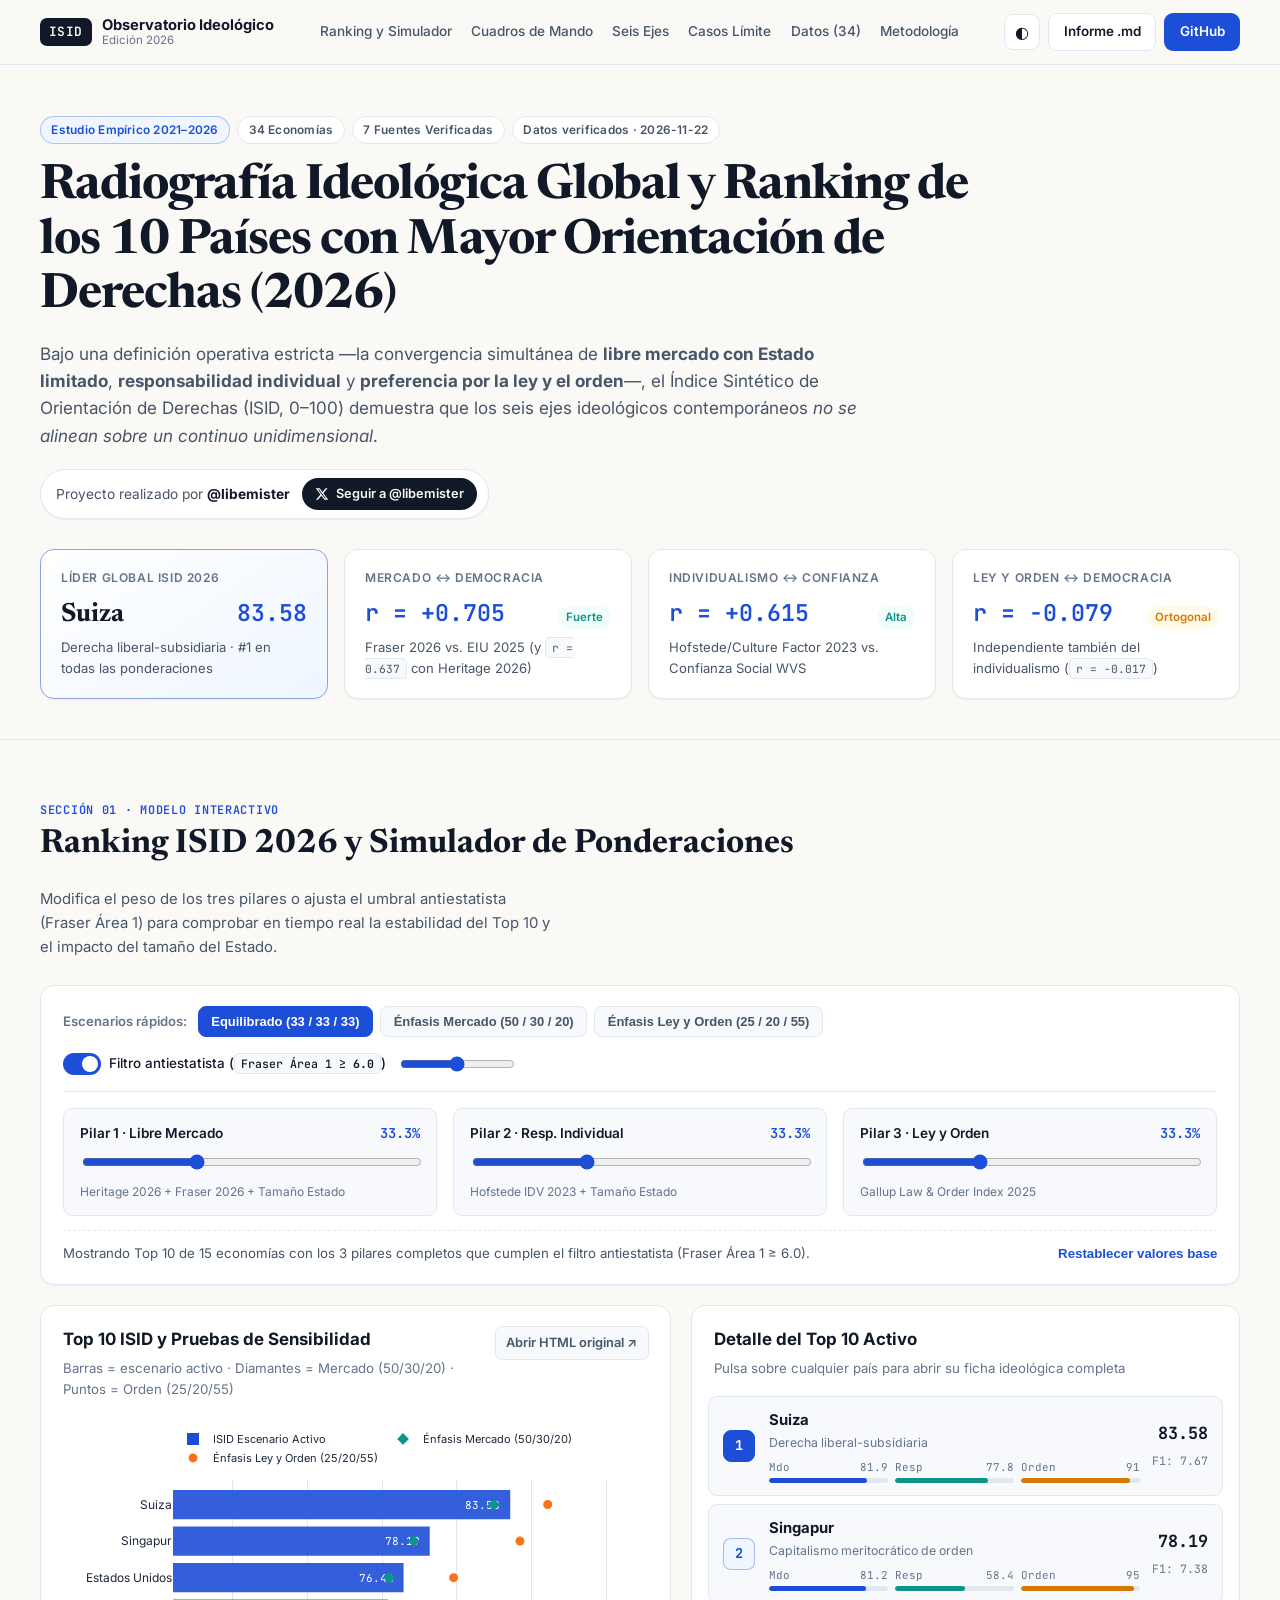
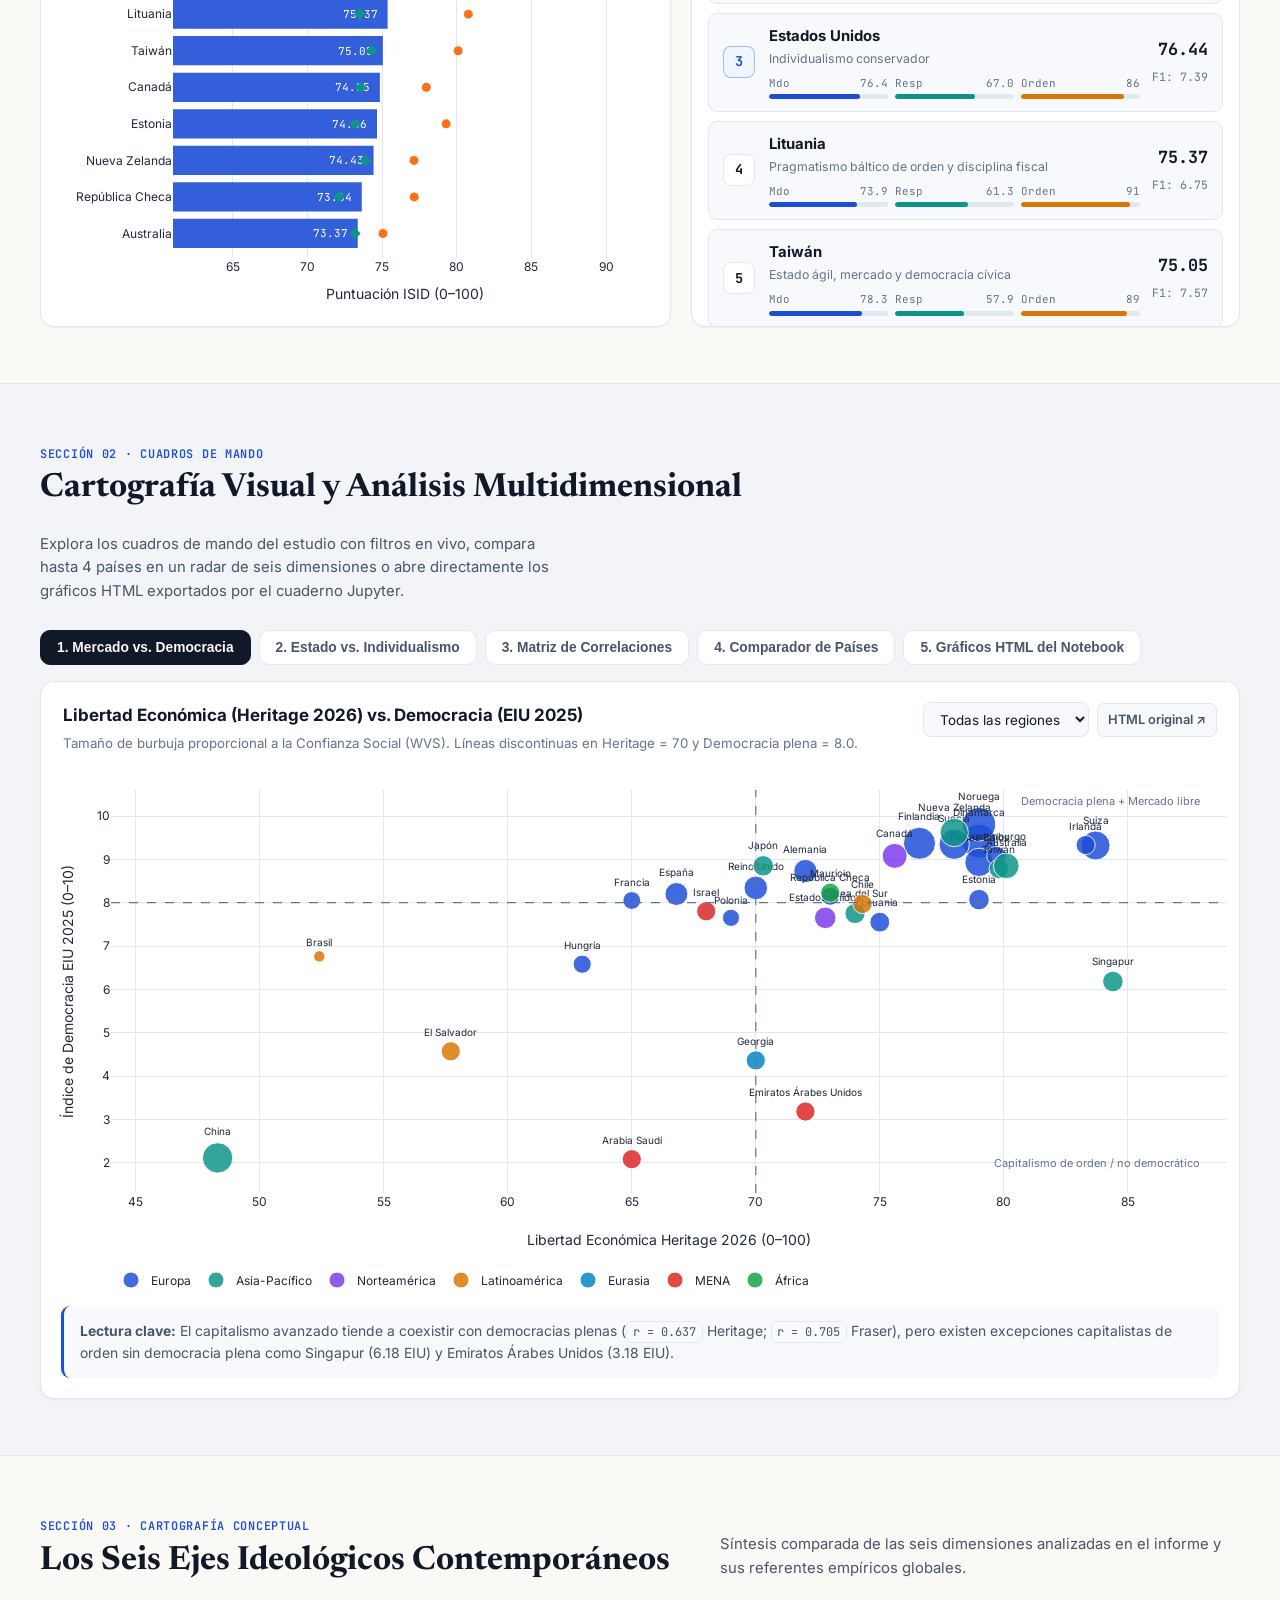
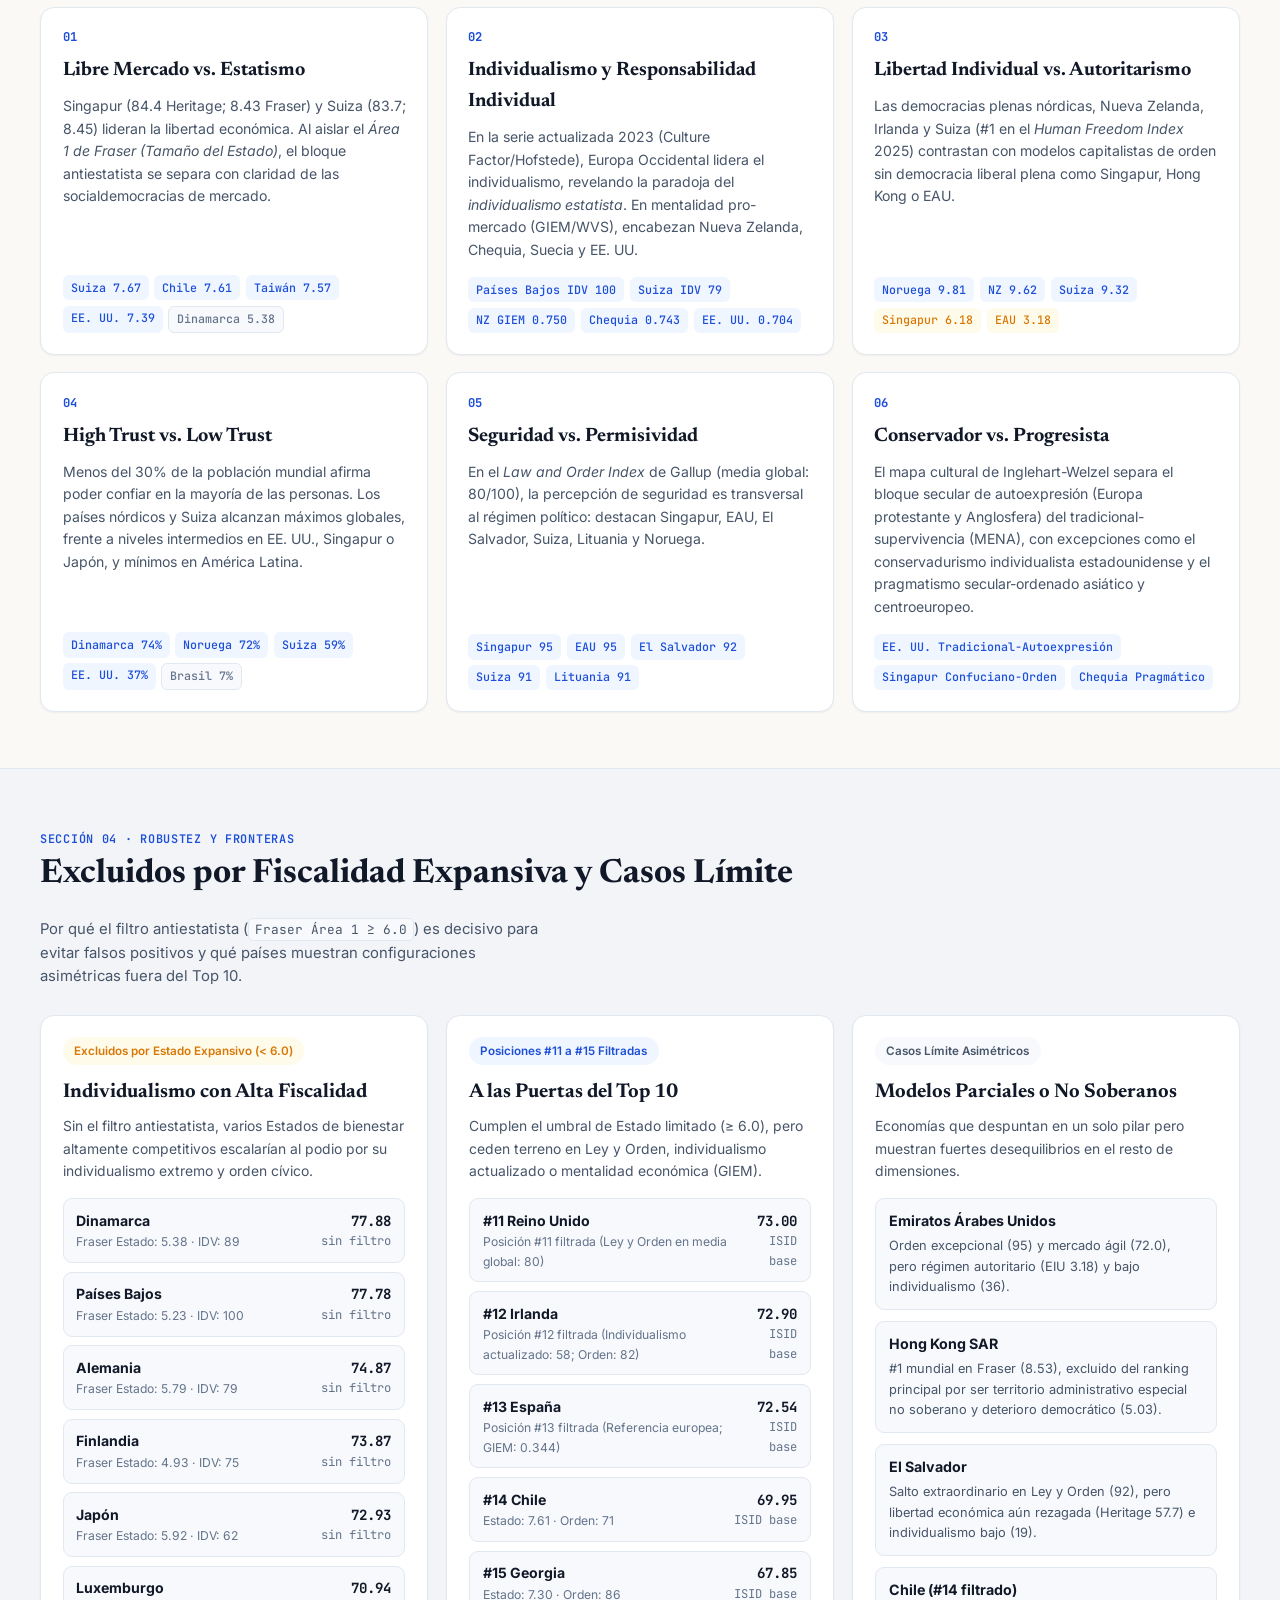
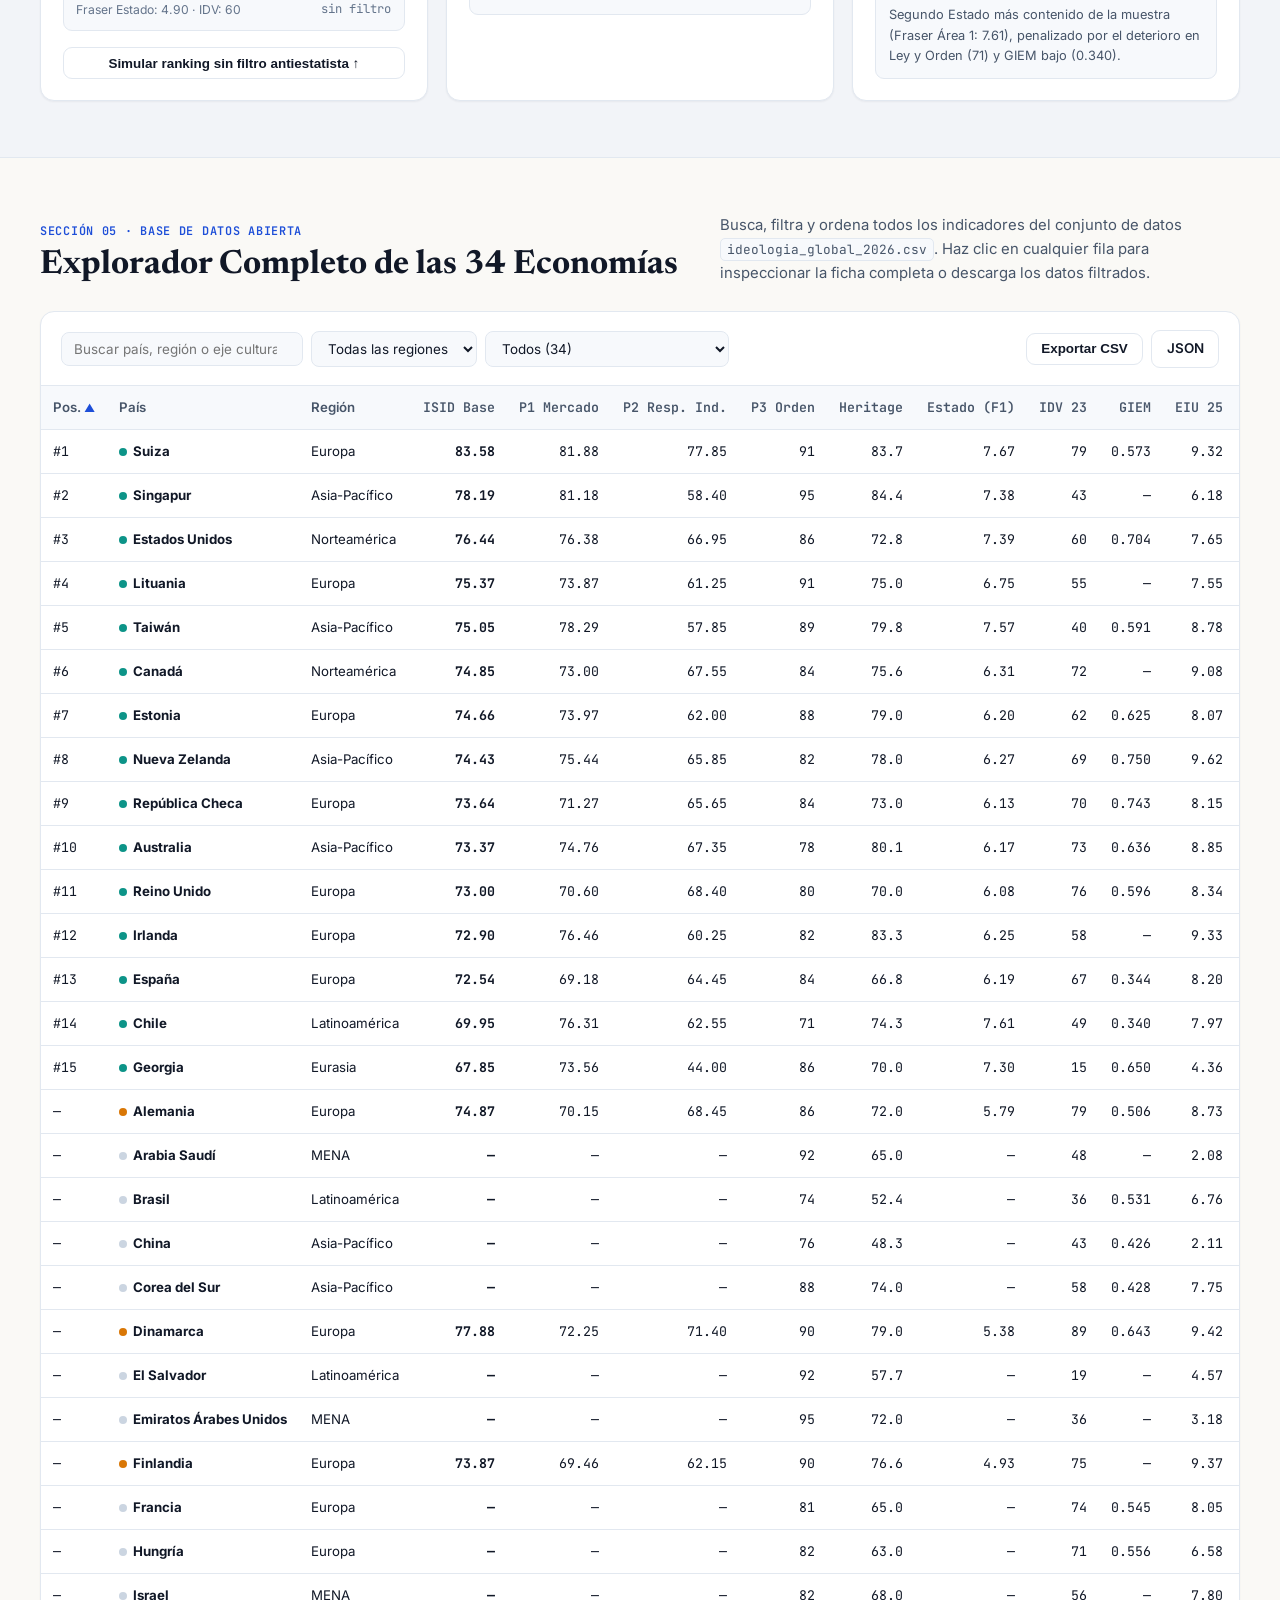
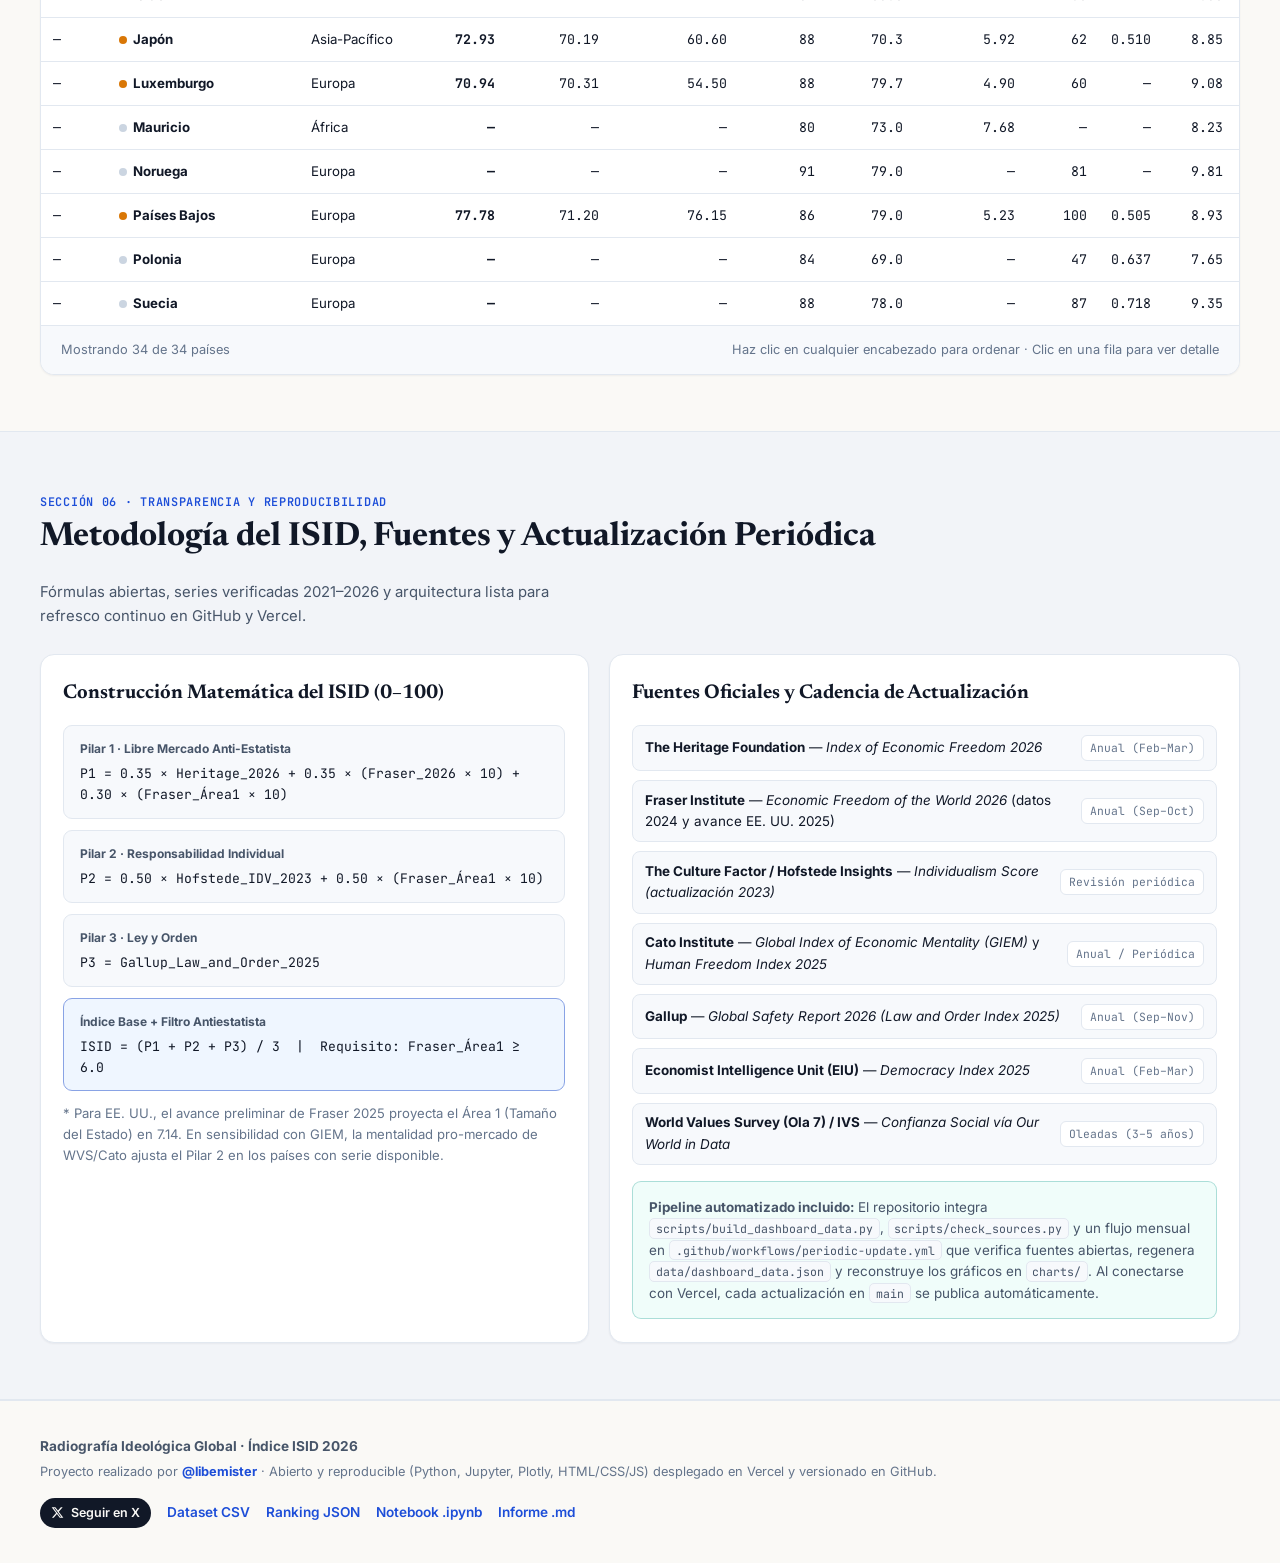
==== commit f6c8dc13: "feat(ui): añadir autoría de @libemister y enlace para seguir en X" ====
--- a/index.html
+++ b/index.html
@@ -74,6 +74,25 @@
           demuestra que los seis ejes ideológicos contemporáneos <em>no se alinean sobre un continuo unidimensional</em>.
         </p>
 
+        <div class="author-bar">
+          <span class="author-credit">
+            Proyecto realizado por
+            <a class="author-handle" href="https://x.com/libemister" target="_blank" rel="noopener">@libemister</a>
+          </span>
+          <a
+            class="x-follow-btn"
+            href="https://x.com/intent/follow?screen_name=libemister"
+            target="_blank"
+            rel="noopener"
+            aria-label="Seguir a @libemister en X"
+          >
+            <svg viewBox="0 0 24 24" width="14" height="14" fill="currentColor" aria-hidden="true">
+              <path d="M18.244 2.25h3.308l-7.227 8.26 8.502 11.24H16.17l-5.214-6.817L4.99 21.75H1.68l7.73-8.835L1.254 2.25H8.08l4.713 6.231zm-1.161 17.52h1.833L7.084 4.126H5.117z" />
+            </svg>
+            <span>Seguir a @libemister</span>
+          </a>
+        </div>
+
         <div class="kpi-grid">
           <article class="kpi-card kpi-accent">
             <span class="kpi-label">Líder Global ISID 2026</span>
@@ -704,9 +723,19 @@
     <div class="container footer-inner">
       <div>
         <strong>Radiografía Ideológica Global · Índice ISID 2026</strong>
-        <p>Proyecto abierto reproducible (Python, Jupyter, Plotly, HTML/CSS/JS) desplegado en Vercel y versionado en GitHub.</p>
+        <p>
+          Proyecto realizado por
+          <a href="https://x.com/libemister" target="_blank" rel="noopener"><strong>@libemister</strong></a>
+          · Abierto y reproducible (Python, Jupyter, Plotly, HTML/CSS/JS) desplegado en Vercel y versionado en GitHub.
+        </p>
       </div>
       <div class="footer-links">
+        <a class="x-follow-btn x-follow-btn-sm" href="https://x.com/intent/follow?screen_name=libemister" target="_blank" rel="noopener">
+          <svg viewBox="0 0 24 24" width="13" height="13" fill="currentColor" aria-hidden="true">
+            <path d="M18.244 2.25h3.308l-7.227 8.26 8.502 11.24H16.17l-5.214-6.817L4.99 21.75H1.68l7.73-8.835L1.254 2.25H8.08l4.713 6.231zm-1.161 17.52h1.833L7.084 4.126H5.117z" />
+          </svg>
+          <span>Seguir en X</span>
+        </a>
         <a href="data/ideologia_global_2026.csv" download>Dataset CSV</a>
         <a href="data/ranking_isid_2026.json" download>Ranking JSON</a>
         <a href="notebooks/analisis_isid_2026.ipynb" download>Notebook .ipynb</a>
--- a/assets/styles.css
+++ b/assets/styles.css
@@ -299,7 +299,59 @@
   font-size: 1.07rem;
   color: var(--ink-secondary);
   max-width: 850px;
-  margin: 0 0 2rem;
+  margin: 0 0 1.25rem;
+}
+
+.author-bar {
+  display: inline-flex;
+  align-items: center;
+  flex-wrap: wrap;
+  gap: 0.75rem;
+  padding: 0.5rem 0.65rem 0.5rem 0.95rem;
+  margin-bottom: 1.85rem;
+  border-radius: 999px;
+  background: var(--surface);
+  border: 1px solid var(--border);
+  box-shadow: var(--shadow-sm);
+}
+
+.author-credit {
+  font-size: 0.86rem;
+  color: var(--ink-secondary);
+}
+
+.author-handle {
+  font-weight: 700;
+  color: var(--ink);
+}
+
+.author-handle:hover {
+  color: var(--accent);
+}
+
+.x-follow-btn {
+  display: inline-flex;
+  align-items: center;
+  gap: 0.42rem;
+  padding: 0.36rem 0.82rem;
+  border-radius: 999px;
+  background: var(--ink);
+  color: var(--bg);
+  font-size: 0.8rem;
+  font-weight: 600;
+  text-decoration: none;
+  transition: opacity 0.15s ease, transform 0.12s ease;
+}
+
+.x-follow-btn:hover {
+  opacity: 0.88;
+  transform: translateY(-1px);
+  text-decoration: none;
+}
+
+.x-follow-btn-sm {
+  padding: 0.3rem 0.7rem;
+  font-size: 0.78rem;
 }
 
 .kpi-grid {
@@ -914,6 +966,12 @@
   overflow-x: auto;
 }
 
+.radar-table-wrap .data-table th,
+.radar-table-wrap .data-table td {
+  padding: 0.52rem 0.5rem;
+  font-size: 0.78rem;
+}
+
 .iframe-shell {
   padding: 0.75rem 1.25rem 1.25rem;
 }
@@ -1314,6 +1372,7 @@
 
 .footer-links {
   display: flex;
+  align-items: center;
   flex-wrap: wrap;
   gap: 1rem;
   font-weight: 600;
